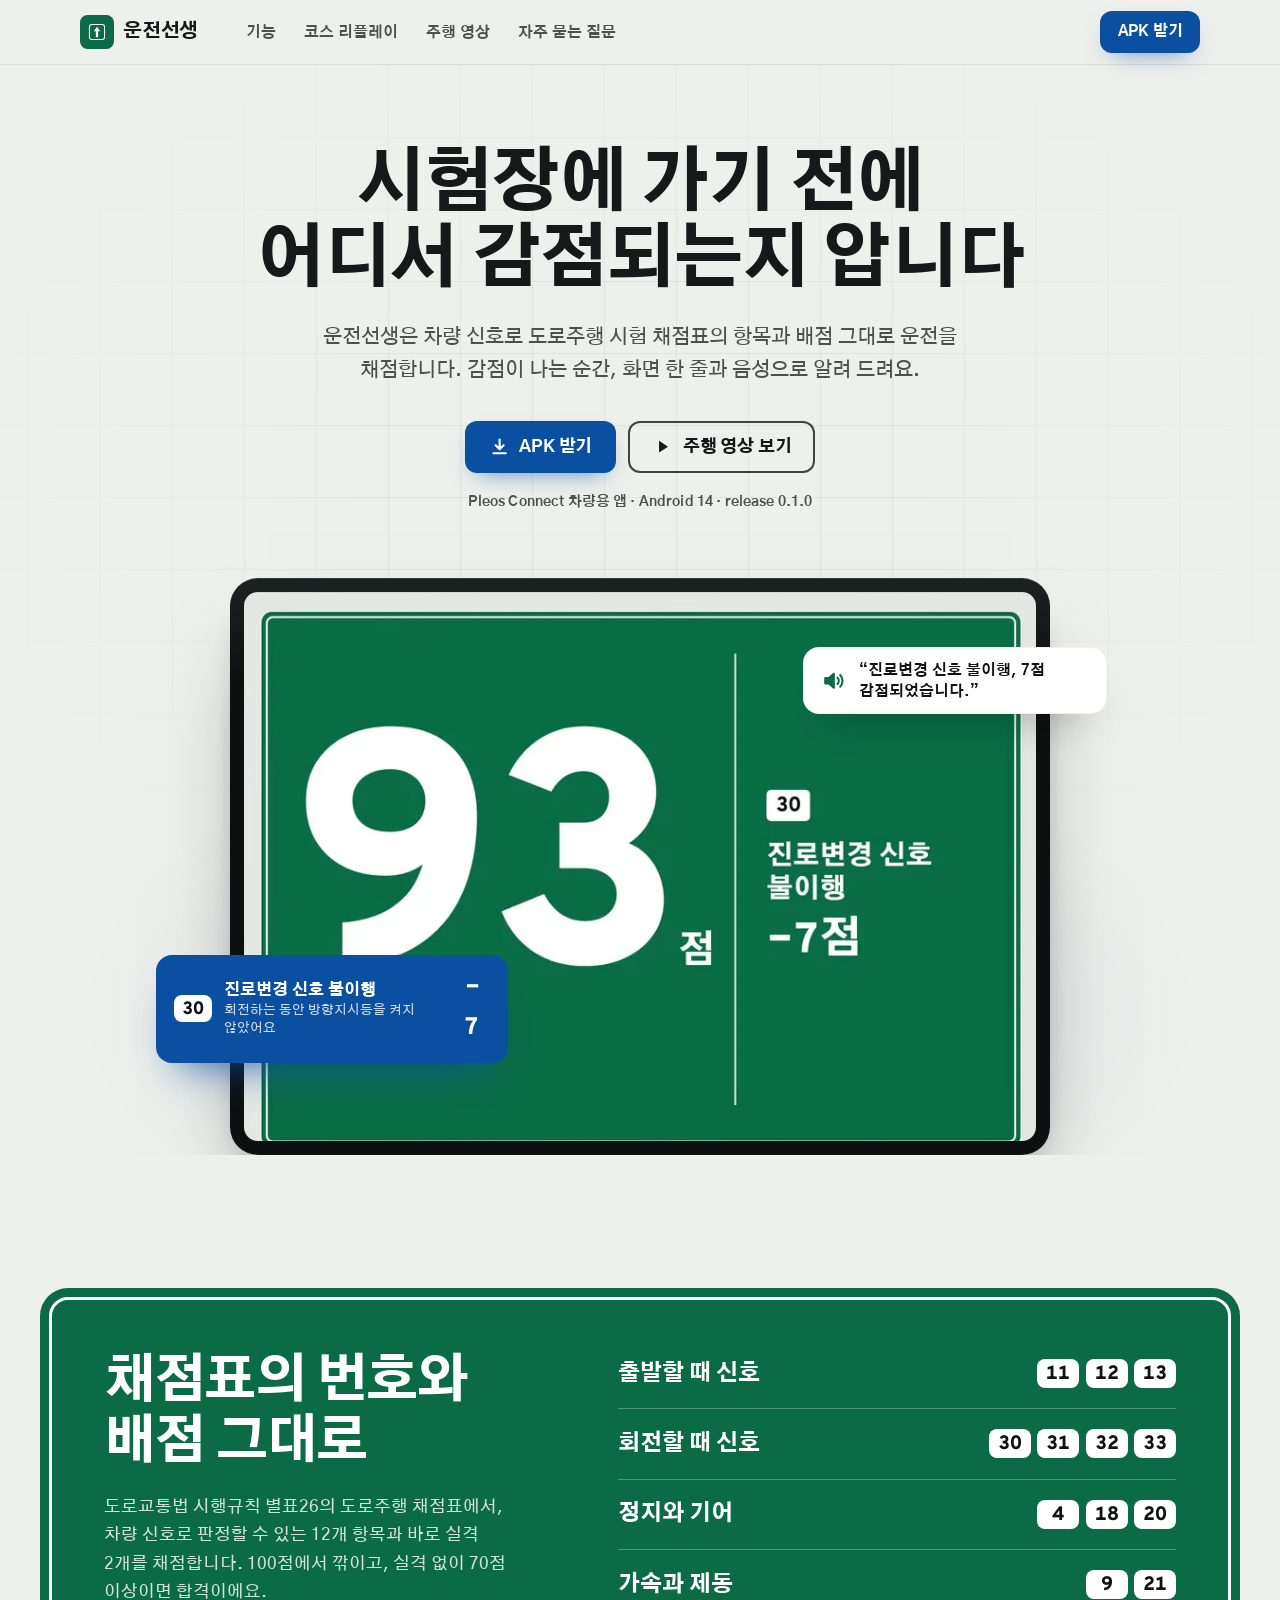
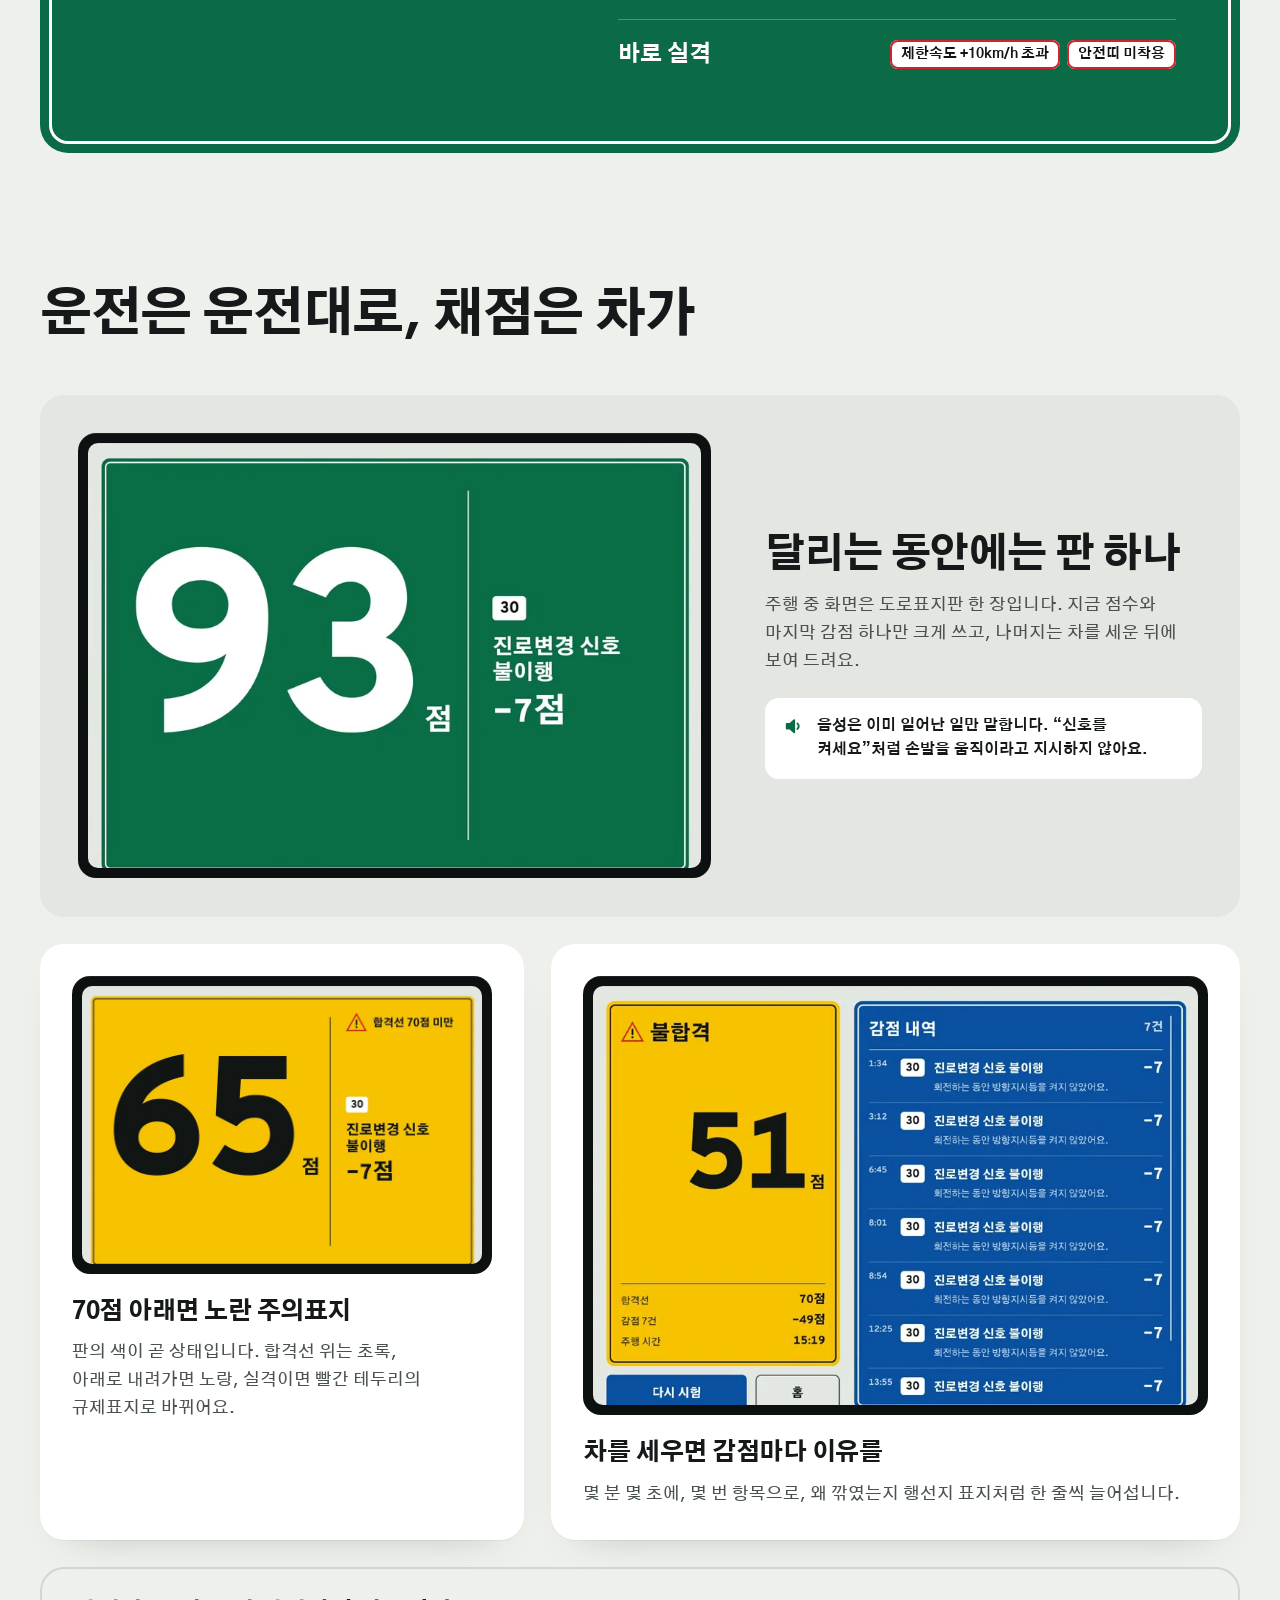
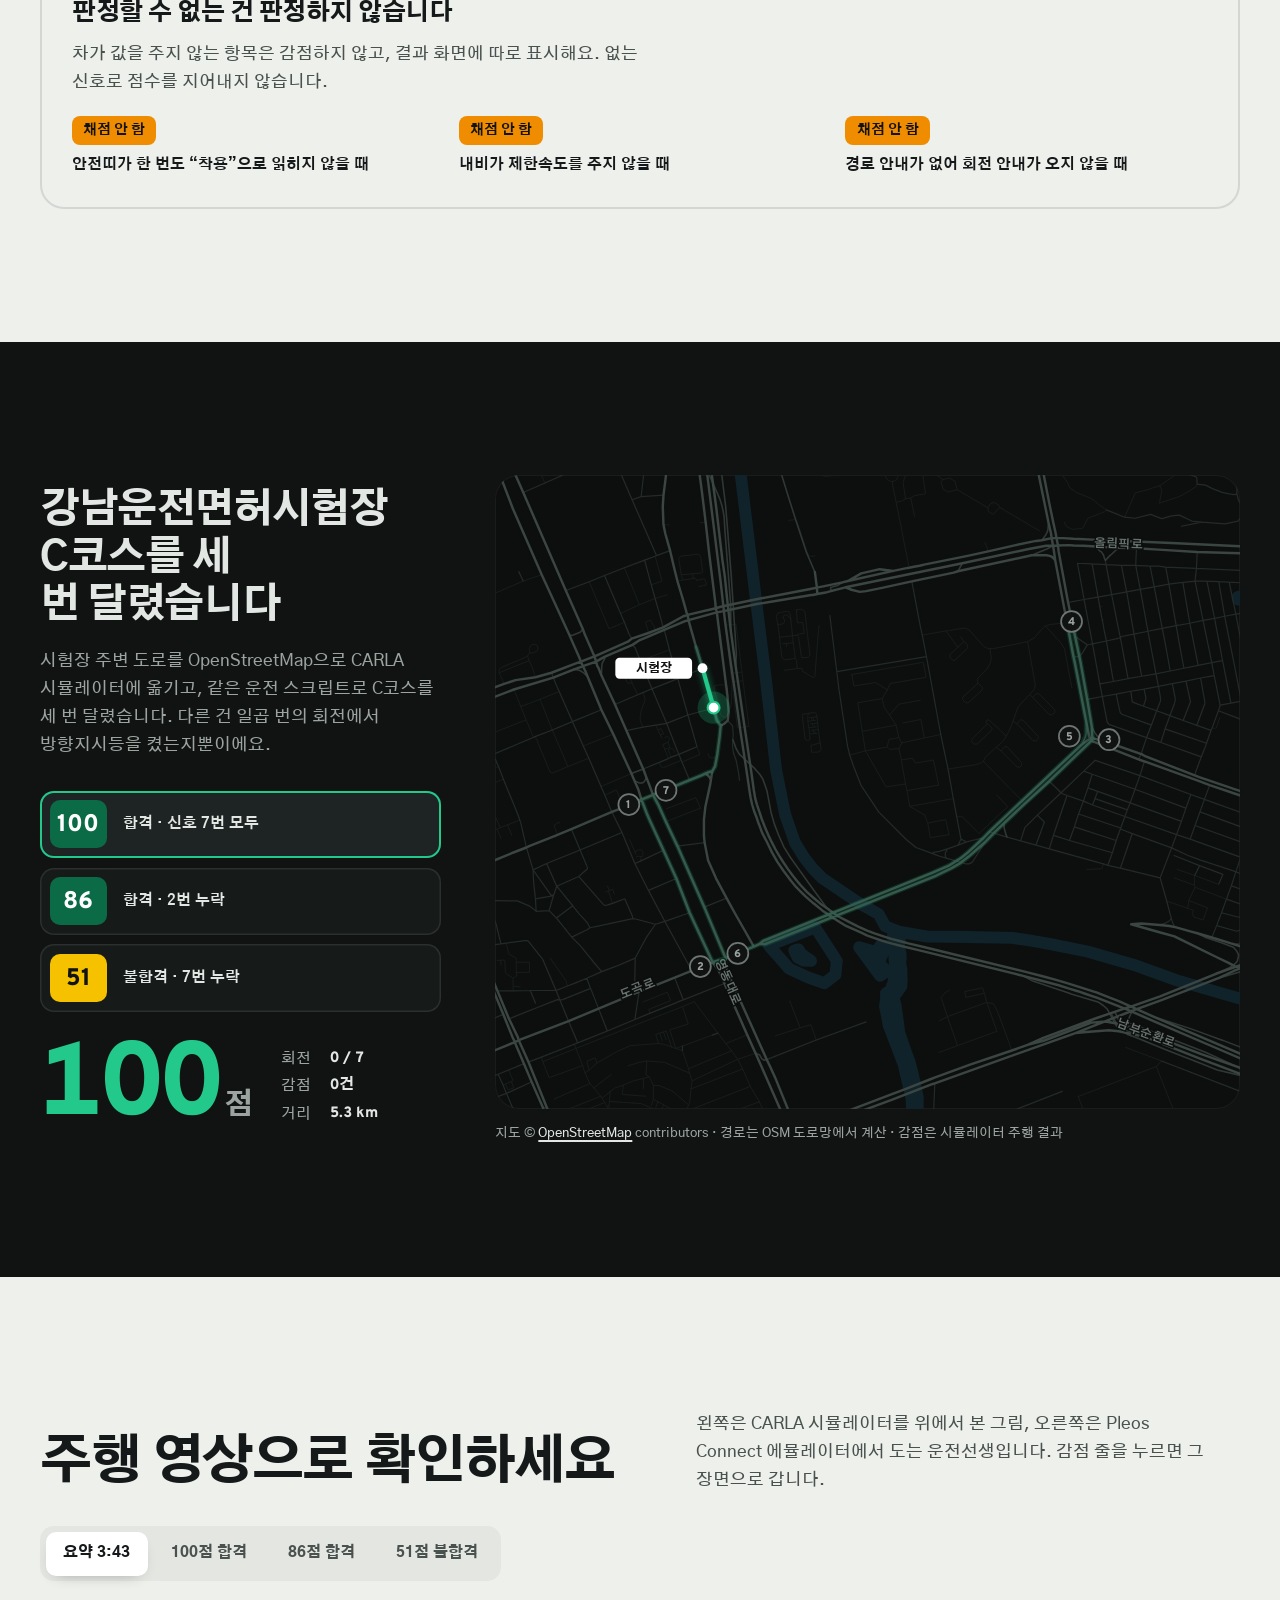
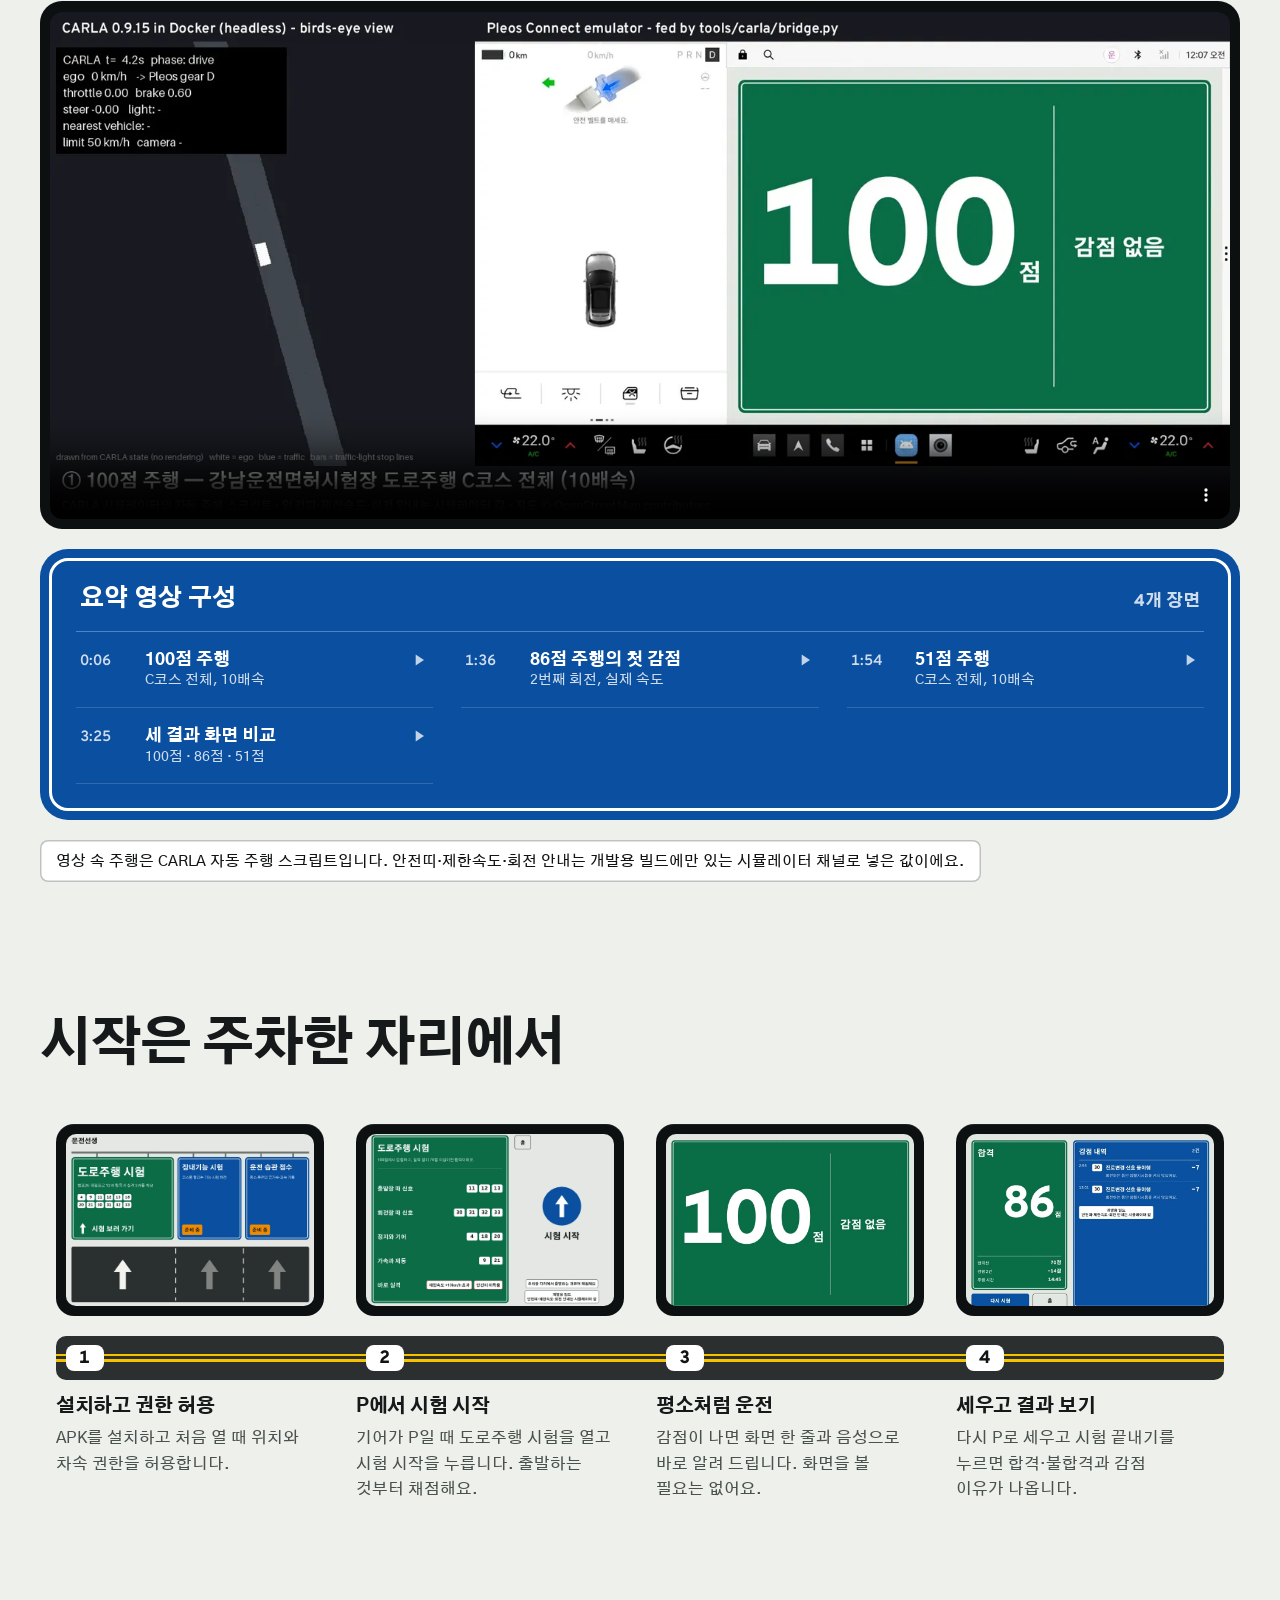
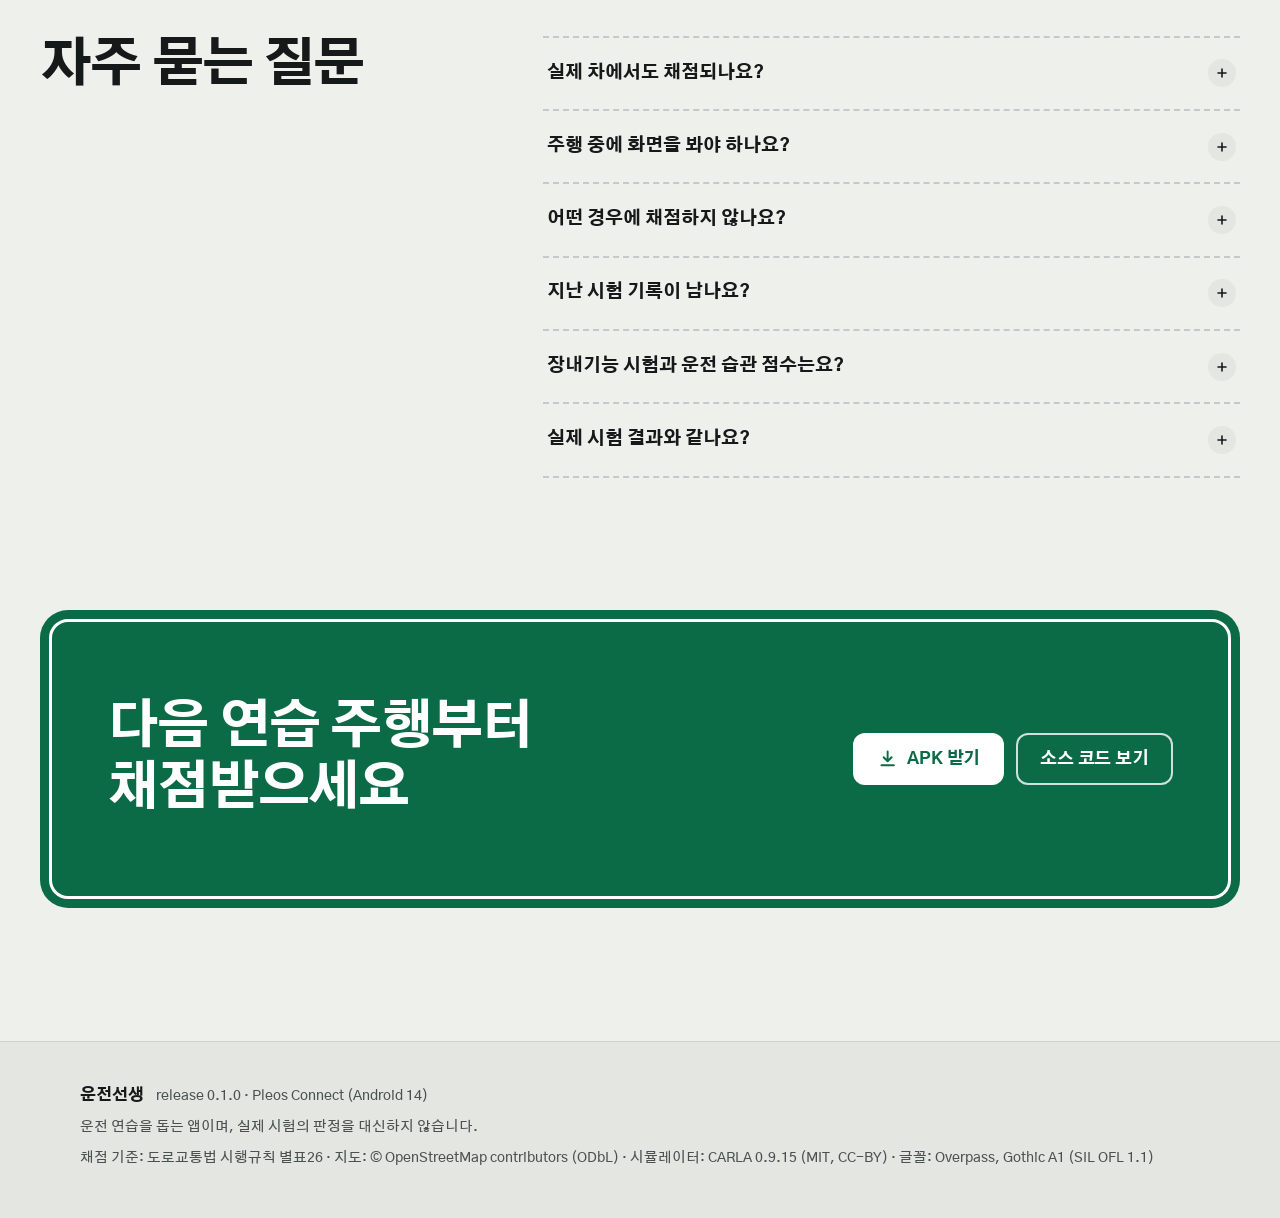
==== index.html @ b195f8a0 "Deploy the 운전선생 landing page" ====
<!doctype html>
<html lang="ko">
<head>
  <meta charset="utf-8">
  <meta name="viewport" content="width=device-width, initial-scale=1">
  <title>운전선생 — 도로주행 시험 채점표 그대로 채점하는 차량용 앱</title>
  <meta name="description" content="운전선생은 차량 신호로 도로주행 시험 채점표(별표26)의 항목과 배점 그대로 운전을 채점하고, 감점이 나는 순간 화면 한 줄과 음성으로 알려 주는 Pleos Connect 앱입니다.">
  <meta property="og:title" content="운전선생 — 시험장에 가기 전에 어디서 감점되는지 압니다">
  <meta property="og:description" content="도로주행 시험 채점표 그대로, 차가 채점합니다. 강남운전면허시험장 C코스를 100점·86점·51점으로 달린 주행 영상.">
  <meta property="og:image" content="media/poster-86.webp">
  <meta name="theme-color" content="#E4E6E2">
  <link rel="icon" href="media/icon.svg" type="image/svg+xml">
  <link rel="preconnect" href="https://fonts.googleapis.com">
  <link rel="preconnect" href="https://fonts.gstatic.com" crossorigin>
  <link rel="stylesheet" href="https://fonts.googleapis.com/css2?family=Gothic+A1:wght@500;700;800&family=Overpass:wght@600;800&display=swap">
  <link rel="stylesheet" href="site.css">
  <link rel="preload" as="image" href="media/hero-poster.webp" fetchpriority="high">
  <script src="site.js" defer></script>
</head>
<body>
  <a class="skip" href="#main">본문으로 건너뛰기</a>

  <header class="bar">
    <nav class="bar__inner" aria-label="주 메뉴">
      <a class="brand" href="#top" aria-label="운전선생 처음으로">
        <svg class="brand__icon" viewBox="0 0 108 108" aria-hidden="true"><rect width="108" height="108" rx="24" fill="#0B6B47"/><path fill="none" stroke="#fff" stroke-width="3.2" d="M38 30h32a8 8 0 0 1 8 8v32a8 8 0 0 1-8 8H38a8 8 0 0 1-8-8V38a8 8 0 0 1 8-8z"/><path fill="#fff" d="M54 37l10.2 14.3h-6.6V71h-7.2V51.3h-6.6z"/></svg>
        <span>운전선생</span>
      </a>
      <ul class="bar__links">
        <li><a href="#features">기능</a></li>
        <li><a href="#replay">코스 리플레이</a></li>
        <li><a href="#videos">주행 영상</a></li>
        <li><a href="#faq">자주 묻는 질문</a></li>
      </ul>
      <a class="btn btn--route btn--small" href="media/driveteacher-0.1.0-release.apk" download>APK 받기</a>
    </nav>
  </header>

  <main id="main">
    <section class="hero" id="top" aria-labelledby="hero-title">
      <div class="hero__copy">
        <h1 id="hero-title">시험장에 가기 전에<br>어디서 감점되는지 압니다</h1>
        <p class="hero__lede">운전선생은 차량 신호로 도로주행 시험 채점표의 항목과 배점 그대로 운전을 채점합니다. 감점이 나는 순간, 화면 한 줄과 음성으로 알려 드려요.</p>
        <div class="hero__actions">
          <a class="btn btn--route" href="media/driveteacher-0.1.0-release.apk" download>
            <svg class="btn__icon" viewBox="0 0 24 24" aria-hidden="true"><path d="M12 4v11m0 0l-4.5-4.5M12 15l4.5-4.5M5 19.5h14"/></svg>
            APK 받기
          </a>
          <a class="btn btn--ground" href="#videos">
            <svg class="btn__icon" viewBox="0 0 24 24" aria-hidden="true"><path d="M8 5.5v13l10-6.5z"/></svg>
            주행 영상 보기
          </a>
        </div>
        <p class="hero__meta">Pleos Connect 차량용 앱 · Android 14 · release 0.1.0</p>
      </div>

      <div class="stage" aria-label="주행 중 감점 화면 시연">
        <div class="unit">
          <div class="unit__screen">
            <video class="unit__video" src="media/hero-loop.mp4" poster="media/hero-poster.webp" width="836" height="580" muted loop playsinline preload="auto" aria-label="주행 중 100점에서 진로변경 신호 불이행으로 7점 감점되어 93점이 되는 앱 화면"></video>
          </div>
        </div>
        <div class="float float--plate" aria-hidden="true">
          <span class="nplate">30</span>
          <span class="float__text"><strong>진로변경 신호 불이행</strong><span>회전하는 동안 방향지시등을 켜지 않았어요</span></span>
          <span class="float__cost">−7</span>
        </div>
        <div class="float float--voice" aria-hidden="true">
          <svg viewBox="0 0 24 24" class="float__icon"><path d="M4 9.5h3.5L12 5.5v13l-4.5-4H4z"/><path class="wave" d="M15.5 9a4.5 4.5 0 0 1 0 6M18 6.5a8 8 0 0 1 0 11"/></svg>
          <span>“진로변경 신호 불이행, 7점 감점되었습니다.”</span>
        </div>
      </div>
    </section>

    <section class="items" aria-labelledby="items-title">
      <div class="sign sign--guide items__sign">
        <div class="items__head">
          <h2 id="items-title">채점표의 번호와 배점 그대로</h2>
          <p>도로교통법 시행규칙 별표26의 도로주행 채점표에서, 차량 신호로 판정할 수 있는 12개 항목과 바로 실격 2개를 채점합니다. 100점에서 깎이고, 실격 없이 70점 이상이면 합격이에요.</p>
        </div>
        <dl class="items__rows">
          <div class="row"><dt>출발할 때 신호</dt><dd><span class="nplate">11</span><span class="nplate">12</span><span class="nplate">13</span></dd></div>
          <div class="row"><dt>회전할 때 신호</dt><dd><span class="nplate">30</span><span class="nplate">31</span><span class="nplate">32</span><span class="nplate">33</span></dd></div>
          <div class="row"><dt>정지와 기어</dt><dd><span class="nplate">4</span><span class="nplate">18</span><span class="nplate">20</span></dd></div>
          <div class="row"><dt>가속과 제동</dt><dd><span class="nplate">9</span><span class="nplate">21</span></dd></div>
          <div class="row"><dt>바로 실격</dt><dd><span class="plate plate--ring">제한속도 +10km/h 초과</span><span class="plate plate--ring">안전띠 미착용</span></dd></div>
        </dl>
      </div>
    </section>

    <section class="features" id="features" aria-labelledby="features-title">
      <h2 class="section-title" id="features-title">운전은 운전대로, 채점은 차가</h2>
      <div class="bento">
        <article class="feat feat--wide">
          <figure class="shot"><img src="media/screen-drive-penalty.webp" width="836" height="580" alt="주행 중 화면: 초록 판에 93점, 오른쪽에 30번 진로변경 신호 불이행 −7점" loading="lazy" decoding="async"></figure>
          <div class="feat__text">
            <h3>달리는 동안에는 판 하나</h3>
            <p>주행 중 화면은 도로표지판 한 장입니다. 지금 점수와 마지막 감점 하나만 크게 쓰고, 나머지는 차를 세운 뒤에 보여 드려요.</p>
            <p class="quote"><svg viewBox="0 0 24 24" aria-hidden="true"><path d="M4 9.5h3.5L12 5.5v13l-4.5-4H4z"/><path d="M15.5 9a4.5 4.5 0 0 1 0 6"/></svg>음성은 이미 일어난 일만 말합니다. “신호를 켜세요”처럼 손발을 움직이라고 지시하지 않아요.</p>
          </div>
        </article>
        <article class="feat">
          <figure class="shot"><img src="media/screen-drive-caution.webp" width="836" height="580" alt="주행 중 화면: 노란 주의표지에 65점과 합격선 70점 미만 표시" loading="lazy" decoding="async"></figure>
          <div class="feat__text">
            <h3>70점 아래면 노란 주의표지</h3>
            <p>판의 색이 곧 상태입니다. 합격선 위는 초록, 아래로 내려가면 노랑, 실격이면 빨간 테두리의 규제표지로 바뀌어요.</p>
          </div>
        </article>
        <article class="feat">
          <figure class="shot"><img src="media/screen-result-51.webp" width="836" height="580" alt="결과 화면: 51점 불합격과 감점 내역 7건, 각 줄에 시각, 항목 번호, 이유, 배점" loading="lazy" decoding="async"></figure>
          <div class="feat__text">
            <h3>차를 세우면 감점마다 이유를</h3>
            <p>몇 분 몇 초에, 몇 번 항목으로, 왜 깎였는지 행선지 표지처럼 한 줄씩 늘어섭니다.</p>
          </div>
        </article>
        <article class="feat feat--honest">
          <div class="feat__text">
            <h3>판정할 수 없는 건 판정하지 않습니다</h3>
            <p>차가 값을 주지 않는 항목은 감점하지 않고, 결과 화면에 따로 표시해요. 없는 신호로 점수를 지어내지 않습니다.</p>
            <ul class="untested">
              <li><span class="plate plate--work">채점 안 함</span>안전띠가 한 번도 “착용”으로 읽히지 않을 때</li>
              <li><span class="plate plate--work">채점 안 함</span>내비가 제한속도를 주지 않을 때</li>
              <li><span class="plate plate--work">채점 안 함</span>경로 안내가 없어 회전 안내가 오지 않을 때</li>
            </ul>
          </div>
        </article>
      </div>
    </section>

    <section class="replay" id="replay" aria-labelledby="replay-title">
      <div class="replay__inner">
        <div class="replay__side">
          <h2 id="replay-title">강남운전면허시험장 C코스를 세 번 달렸습니다</h2>
          <p>시험장 주변 도로를 OpenStreetMap으로 CARLA 시뮬레이터에 옮기고, 같은 운전 스크립트로 C코스를 세 번 달렸습니다. 다른 건 일곱 번의 회전에서 방향지시등을 켰는지뿐이에요.</p>
          <div class="runs" role="group" aria-label="주행 고르기">
            <button class="run run--pass" type="button" data-run="100" aria-pressed="true"><span class="run__score">100</span><span class="run__label">합격 · 신호 7번 모두</span></button>
            <button class="run run--pass" type="button" data-run="86" aria-pressed="false"><span class="run__score">86</span><span class="run__label">합격 · 2번 누락</span></button>
            <button class="run run--fail" type="button" data-run="51" aria-pressed="false"><span class="run__score">51</span><span class="run__label">불합격 · 7번 누락</span></button>
          </div>
          <div class="readout" aria-live="polite">
            <div class="readout__score"><span data-readout="score">100</span><small>점</small></div>
            <dl class="readout__facts">
              <div><dt>회전</dt><dd><span data-readout="turn">0</span> / 7</dd></div>
              <div><dt>감점</dt><dd><span data-readout="count">0</span>건</dd></div>
              <div><dt>거리</dt><dd>5.3 km</dd></div>
            </dl>
          </div>
        </div>
        <figure class="map">
          <svg class="map__svg" role="img" aria-labelledby="map-desc"><desc id="map-desc">강남운전면허시험장에서 출발해 영동대로, 도곡로, 백제고분로를 돌아오는 C코스 5.3km 경로와 일곱 번의 회전 지점</desc></svg>
          <figcaption>지도 © <a href="https://www.openstreetmap.org/copyright">OpenStreetMap</a> contributors · 경로는 OSM 도로망에서 계산 · 감점은 시뮬레이터 주행 결과</figcaption>
        </figure>
      </div>
    </section>

    <section class="videos" id="videos" aria-labelledby="videos-title">
      <div class="videos__head">
        <h2 class="section-title" id="videos-title">주행 영상으로 확인하세요</h2>
        <p>왼쪽은 CARLA 시뮬레이터를 위에서 본 그림, 오른쪽은 Pleos Connect 에뮬레이터에서 도는 운전선생입니다. 감점 줄을 누르면 그 장면으로 갑니다.</p>
      </div>
      <div class="tabs" role="tablist" aria-label="영상 고르기">
        <button role="tab" type="button" id="tab-summary" aria-selected="true" aria-controls="player" data-video="summary">요약 3:43</button>
        <button role="tab" type="button" id="tab-100" aria-selected="false" aria-controls="player" data-video="100" tabindex="-1">100점 합격</button>
        <button role="tab" type="button" id="tab-86" aria-selected="false" aria-controls="player" data-video="86" tabindex="-1">86점 합격</button>
        <button role="tab" type="button" id="tab-51" aria-selected="false" aria-controls="player" data-video="51" tabindex="-1">51점 불합격</button>
      </div>
      <div class="player" id="player" role="tabpanel" aria-labelledby="tab-summary">
        <div class="player__frame">
          <video class="player__video" controls playsinline preload="none" poster="media/poster-summary.webp" src="media/summary.mp4"></video>
        </div>
        <div class="sign sign--route penalties">
          <div class="penalties__head"><h3 data-list="title">요약 영상 구성</h3><span data-list="count">4개 장면</span></div>
          <ol class="penalties__rows" data-list="rows"></ol>
        </div>
      </div>
      <p class="plate plate--note">영상 속 주행은 CARLA 자동 주행 스크립트입니다. 안전띠·제한속도·회전 안내는 개발용 빌드에만 있는 시뮬레이터 채널로 넣은 값이에요.</p>
    </section>

    <section class="steps" id="start" aria-labelledby="steps-title">
      <h2 class="section-title" id="steps-title">시작은 주차한 자리에서</h2>
      <ol class="steps__road">
        <li class="step">
          <figure class="shot shot--small"><img src="media/screen-home.webp" width="1280" height="923" alt="운전선생 홈: 갠트리에 걸린 도로주행 시험 표지판" loading="lazy" decoding="async"></figure>
          <div class="step__road" aria-hidden="true"><span class="nplate">1</span></div>
          <h3>설치하고 권한 허용</h3>
          <p>APK를 설치하고 처음 열 때 위치와 차속 권한을 허용합니다.</p>
        </li>
        <li class="step">
          <figure class="shot shot--small"><img src="media/screen-start.webp" width="1280" height="923" alt="시작 화면: 채점 항목 목록과 시험 시작 버튼" loading="lazy" decoding="async"></figure>
          <div class="step__road" aria-hidden="true"><span class="nplate">2</span></div>
          <h3>P에서 시험 시작</h3>
          <p>기어가 P일 때 도로주행 시험을 열고 시험 시작을 누릅니다. 출발하는 것부터 채점해요.</p>
        </li>
        <li class="step">
          <figure class="shot shot--small"><img src="media/screen-drive-clean.webp" width="836" height="580" alt="주행 중 화면: 100점, 감점 없음" loading="lazy" decoding="async"></figure>
          <div class="step__road" aria-hidden="true"><span class="nplate">3</span></div>
          <h3>평소처럼 운전</h3>
          <p>감점이 나면 화면 한 줄과 음성으로 바로 알려 드립니다. 화면을 볼 필요는 없어요.</p>
        </li>
        <li class="step">
          <figure class="shot shot--small"><img src="media/screen-result-86.webp" width="836" height="580" alt="결과 화면: 86점 합격과 감점 내역 2건" loading="lazy" decoding="async"></figure>
          <div class="step__road" aria-hidden="true"><span class="nplate">4</span></div>
          <h3>세우고 결과 보기</h3>
          <p>다시 P로 세우고 시험 끝내기를 누르면 합격·불합격과 감점 이유가 나옵니다.</p>
        </li>
      </ol>
    </section>

    <section class="faq" id="faq" aria-labelledby="faq-title">
      <h2 class="section-title" id="faq-title">자주 묻는 질문</h2>
      <div class="faq__list">
        <details>
          <summary>실제 차에서도 채점되나요?</summary>
          <p>운전선생은 Pleos Connect 차량이 주는 신호(차속, 기어, 브레이크, 방향지시등, 안전띠, 내비 회전 안내)로 채점하도록 만들었습니다. 지금까지는 Pleos Connect 에뮬레이터와 CARLA 시뮬레이터에서 확인했어요.</p>
        </details>
        <details>
          <summary>주행 중에 화면을 봐야 하나요?</summary>
          <p>아니요. 감점은 화면과 음성 두 가지로 알려 드립니다. 음성은 내비 안내처럼 미디어 소리를 낮추고 말하고, 이미 일어난 일만 말해요.</p>
        </details>
        <details>
          <summary>어떤 경우에 채점하지 않나요?</summary>
          <p>차가 값을 주지 않는 항목은 감점하지 않습니다. 예를 들어 안전띠가 한 번도 착용으로 읽히지 않거나, 내비가 제한속도를 주지 않으면 그 항목을 끄고 결과 화면에 “채점하지 못한 항목”으로 표시해요.</p>
        </details>
        <details>
          <summary>지난 시험 기록이 남나요?</summary>
          <p>지금은 앱을 연 동안의 마지막 결과만 보여 드립니다. 기록 저장은 준비 중이에요.</p>
        </details>
        <details>
          <summary>장내기능 시험과 운전 습관 점수는요?</summary>
          <p>홈 화면에 있지만 아직 준비 중입니다. 지금 채점하는 것은 도로주행 시험이에요.</p>
        </details>
        <details>
          <summary>실제 시험 결과와 같나요?</summary>
          <p>채점표의 항목과 배점을 그대로 쓰지만, 시험관의 판정을 대신하지는 않습니다. 시험장에 가기 전에 어디서 깎이는지 미리 알아 두는 연습용이에요.</p>
        </details>
      </div>
    </section>

    <section class="closing" aria-labelledby="closing-title">
      <div class="sign sign--guide closing__sign">
        <h2 id="closing-title">다음 연습 주행부터 채점받으세요</h2>
        <div class="closing__actions">
          <a class="btn btn--sign" href="media/driveteacher-0.1.0-release.apk" download>
            <svg class="btn__icon" viewBox="0 0 24 24" aria-hidden="true"><path d="M12 4v11m0 0l-4.5-4.5M12 15l4.5-4.5M5 19.5h14"/></svg>
            APK 받기
          </a>
          <a class="btn btn--line" href="https://github.com/kyusuncho/driveteacher">소스 코드 보기</a>
        </div>
      </div>
    </section>
  </main>

  <footer class="foot">
    <div class="foot__inner">
      <p class="foot__brand">운전선생 <span>release 0.1.0 · Pleos Connect (Android 14)</span></p>
      <p>운전 연습을 돕는 앱이며, 실제 시험의 판정을 대신하지 않습니다.</p>
      <p>채점 기준: 도로교통법 시행규칙 별표26 · 지도: © OpenStreetMap contributors (ODbL) · 시뮬레이터: CARLA 0.9.15 (MIT, CC-BY) · 글꼴: Overpass, Gothic A1 (SIL OFL 1.1)</p>
    </div>
  </footer>
</body>
</html>
---- site.css ----
/* 운전선생 landing page. Tokens come from DESIGN.md (the app's road-sign system); web sizes replace the car's sp scale. */
:root {
  --concrete: #E4E6E2;
  --concrete-hi: #EEF0EC;
  --concrete-ink: #15191A;
  --concrete-ink-muted: #4A524F;
  --asphalt: #101312;
  --asphalt-raised: #161A19;
  --asphalt-ink: #E3E7E4;
  --asphalt-ink-muted: #9BA49F;
  --road: #2B2F2F;
  --road-paint: #F2F2EE;
  --gantry-steel: #6E7673;
  --guide-green: #0B6B47;
  --route-blue: #0A4FA0;
  --sign-white: #FFFFFF;
  --sign-white-muted: rgb(255 255 255 / 0.8);
  --plate-white: #FFFFFF;
  --plate-ink: #121414;
  --caution-yellow: #F6C200;
  --prohibition-red: #D2232A;
  --work-orange: #F08C00;
  --signal-green: #22C98A; /* the green traffic light: the route lit on the night map */
  --bezel: #0D1010;

  --font-ko: "Gothic A1", "Apple SD Gothic Neo", "Malgun Gothic", sans-serif;
  --font-num: "Overpass", "Gothic A1", sans-serif;

  --text-body: clamp(1rem, 0.96rem + 0.2vw, 1.0625rem);
  --text-lede: clamp(1.0625rem, 0.98rem + 0.4vw, 1.25rem);
  --text-h3: clamp(1.25rem, 1.1rem + 0.6vw, 1.5rem);
  --text-h2: clamp(1.875rem, 1.3rem + 2.4vw, 3.25rem);
  --text-hero: clamp(2.375rem, 1.2rem + 3.9vw, 4.5rem);

  --space-section: clamp(5rem, 3.5rem + 6vw, 9.5rem);
  --gutter: clamp(1rem, 0.4rem + 2.6vw, 2.5rem);
  --content: 1200px;

  --radius-sign: 28px;
  --radius-button: 12px;
  --radius-plate: 8px;
  --sign-inset: 9px;
  --sign-line: 3px;

  --ease-out-expo: cubic-bezier(0.16, 1, 0.3, 1);
  --duration-fast: 160ms;
  --duration-normal: 320ms;
}

*, *::before, *::after { box-sizing: border-box; }
html { scroll-behavior: smooth; scroll-padding-top: 84px; scrollbar-color: var(--gantry-steel) var(--concrete); }
@media (prefers-reduced-motion: reduce) { html { scroll-behavior: auto; } }
body {
  margin: 0;
  background: var(--concrete-hi);
  color: var(--concrete-ink);
  font-family: var(--font-ko);
  font-weight: 500;
  font-size: var(--text-body);
  line-height: 1.65;
  word-break: keep-all;
  overflow-wrap: anywhere;
  -webkit-font-smoothing: antialiased;
  text-rendering: optimizeLegibility;
}
::selection { background: var(--guide-green); color: var(--sign-white); }
input, textarea { caret-color: var(--guide-green); }
img, video, svg { display: block; max-width: 100%; }
a { color: inherit; text-underline-offset: 0.22em; text-decoration-thickness: 1.5px; }
h1, h2, h3 { margin: 0; font-weight: 800; line-height: 1.18; text-wrap: balance; }
p { margin: 0; text-wrap: pretty; }
:focus-visible { outline: 3px solid var(--caution-yellow); outline-offset: 3px; border-radius: 6px; }

.skip { position: absolute; left: 1rem; top: -4rem; z-index: 50; padding: 0.6rem 1rem; background: var(--plate-white); border-radius: var(--radius-plate); font-weight: 700; }
.skip:focus { top: 1rem; }

/* ---------- plates and signs ---------- */
.nplate {
  display: inline-grid; place-items: center;
  min-width: 2.15em; padding: 0.3em 0.42em 0.18em;
  background: var(--plate-white); color: var(--plate-ink);
  border-radius: var(--radius-plate);
  font-family: var(--font-num); font-weight: 800; font-variant-numeric: tabular-nums; line-height: 1;
}
.plate {
  display: inline-flex; align-items: center;
  padding: 0.38em 0.8em; border-radius: var(--radius-plate);
  background: var(--plate-white); color: var(--plate-ink);
  font-weight: 700; font-size: 0.875rem; line-height: 1.3;
}
.plate--ring { box-shadow: inset 0 0 0 2px var(--prohibition-red); }
.plate--work { background: var(--work-orange); white-space: nowrap; }
.plate--note { box-shadow: inset 0 0 0 1.5px rgb(74 82 79 / 0.35); font-weight: 500; font-size: 0.9375rem; padding: 0.75em 1.1em; }

.sign { position: relative; border-radius: var(--radius-sign); color: var(--sign-white); }
.sign::after { /* the white line inset from a sign's edge */
  content: ""; position: absolute; inset: var(--sign-inset); pointer-events: none;
  border: var(--sign-line) solid var(--sign-white);
  border-radius: calc(var(--radius-sign) - var(--sign-inset));
}
.sign--guide { background: var(--guide-green); }
.sign--route { background: var(--route-blue); }

/* ---------- buttons ---------- */
.btn {
  display: inline-flex; align-items: center; gap: 0.55em;
  min-height: 3.25rem; padding: 0 1.5rem;
  border-radius: var(--radius-button); border: 0;
  font: inherit; font-weight: 800; font-size: 1.0625rem; letter-spacing: -0.01em;
  text-decoration: none; cursor: pointer;
  transition: transform var(--duration-fast) var(--ease-out-expo), background-color var(--duration-normal), box-shadow var(--duration-normal);
}
.btn:active { transform: translateY(1px) scale(0.985); }
.btn__icon { width: 1.25em; height: 1.25em; fill: none; stroke: currentColor; stroke-width: 2.2; stroke-linecap: round; stroke-linejoin: round; }
.btn--route { background: var(--route-blue); color: var(--sign-white); box-shadow: 0 10px 24px -12px rgb(10 79 160 / 0.7); }
.btn--route:hover { background: #0B5AB6; box-shadow: 0 14px 28px -12px rgb(10 79 160 / 0.8); }
.btn--route .btn__icon { stroke-width: 2.4; }
.btn--ground { background: transparent; color: var(--concrete-ink); box-shadow: inset 0 0 0 2px rgb(21 25 26 / 0.8); }
.btn--ground:hover { background: rgb(21 25 26 / 0.06); }
.btn--ground .btn__icon { fill: currentColor; stroke: none; }
.btn--small { min-height: 2.6rem; padding: 0 1.1rem; font-size: 0.9375rem; }
.btn--sign { background: var(--plate-white); color: var(--guide-green); }
.btn--sign:hover { background: #E9F3EE; }
.btn--line { background: transparent; color: var(--sign-white); box-shadow: inset 0 0 0 2px var(--sign-white-muted); }
.btn--line:hover { background: rgb(255 255 255 / 0.1); }

/* ---------- bar ---------- */
.bar { position: sticky; top: 0; z-index: 20; background: rgb(238 240 236 / 0.92); border-bottom: 1px solid rgb(21 25 26 / 0.08); }
@supports (backdrop-filter: blur(1px)) { .bar { background: rgb(238 240 236 / 0.78); backdrop-filter: saturate(1.4) blur(14px); } }
.bar__inner { max-width: var(--content); margin: 0 auto; padding: 0.7rem var(--gutter); display: flex; align-items: center; gap: 2rem; }
.brand { display: inline-flex; align-items: center; gap: 0.6rem; text-decoration: none; font-weight: 800; font-size: 1.1875rem; letter-spacing: -0.02em; }
.brand__icon { width: 34px; height: 34px; }
.bar__links { display: flex; gap: 1.75rem; margin: 0 auto 0 1rem; padding: 0; list-style: none; }
.bar__links a { text-decoration: none; font-weight: 700; font-size: 0.9375rem; color: var(--concrete-ink-muted); transition: color var(--duration-fast); }
.bar__links a:hover { color: var(--concrete-ink); }
@media (max-width: 820px) { .bar__links { display: none; } .bar__inner { justify-content: space-between; } }

/* ---------- hero ---------- */
.hero {
  position: relative; isolation: isolate; overflow: hidden;
  padding: clamp(3rem, 1.6rem + 4.4vw, 5.25rem) var(--gutter) 0;
  text-align: center;
}
.hero::before { /* lane grid, fading out from the centre */
  content: ""; position: absolute; inset: 0; z-index: -2;
  background-image:
    linear-gradient(to right, rgb(21 25 26 / 0.055) 1px, transparent 1px),
    linear-gradient(to bottom, rgb(21 25 26 / 0.055) 1px, transparent 1px);
  background-size: 72px 72px; background-position: center top;
  mask-image: radial-gradient(ellipse 70% 60% at 50% 38%, #000 30%, transparent 78%);
}
.hero::after { /* the guide-green light the head unit sits in */
  content: ""; position: absolute; z-index: -1; left: 50%; bottom: -12%; width: min(1100px, 120vw); aspect-ratio: 2 / 1; translate: -50% 0;
  background: radial-gradient(closest-side, rgb(11 107 71 / 0.2), rgb(10 79 160 / 0.06) 60%, transparent);
  filter: blur(20px);
}
.hero__copy { max-width: 60rem; margin: 0 auto; }
.hero h1 { font-size: var(--text-hero); letter-spacing: -0.04em; line-height: 1.1; }
.hero__lede { margin: 1.4rem auto 0; max-width: 34em; font-size: var(--text-lede); color: var(--concrete-ink-muted); }
.hero__actions { margin-top: 2.1rem; display: flex; gap: 0.75rem; justify-content: center; flex-wrap: wrap; }
.hero__meta { margin-top: 1.1rem; font-size: 0.875rem; font-weight: 700; color: var(--concrete-ink-muted); letter-spacing: 0.01em; }

.stage { position: relative; width: min(820px, 100%); margin: clamp(2.5rem, 1.6rem + 3vw, 4rem) auto 0; perspective: 1700px; }
.unit {
  padding: clamp(8px, 1.3vw, 14px); border-radius: clamp(16px, 2.4vw, 28px);
  background: linear-gradient(180deg, #1C2121, var(--bezel) 18%);
  box-shadow: inset 0 1px 0 rgb(255 255 255 / 0.1), 0 50px 90px -40px rgb(16 19 18 / 0.55), 0 22px 40px -24px rgb(16 19 18 / 0.45);
  transform-origin: 50% 100%;
  animation: unit-rise 1300ms var(--ease-out-expo) 120ms both;
}
.unit__screen { border-radius: clamp(8px, 1.2vw, 14px); overflow: hidden; background: var(--concrete); aspect-ratio: 836 / 580; }
.unit__video { width: 100%; height: 100%; object-fit: cover; }
@keyframes unit-rise {
  from { opacity: 0; transform: translateY(90px) rotateX(30deg) scale(0.92); }
  to { opacity: 1; transform: none; }
}

.float {
  position: absolute; z-index: 2; display: flex; align-items: center; gap: 0.75rem; text-align: left;
  opacity: 0; translate: 0 14px; filter: blur(4px);
  transition: opacity 520ms var(--ease-out-expo), translate 700ms var(--ease-out-expo), filter 520ms var(--ease-out-expo);
}
.float.is-on { opacity: 1; translate: 0 0; filter: none; }
.float--plate {
  left: -9%; bottom: 16%; padding: 0.9rem 1.1rem; max-width: 22rem;
  background: var(--route-blue); color: var(--sign-white); border-radius: 16px;
  box-shadow: 0 24px 40px -22px rgb(10 79 160 / 0.8);
}
.float--plate .nplate { font-size: 1.125rem; }
.float__text { display: grid; line-height: 1.35; }
.float__text strong { font-weight: 800; font-size: 1rem; }
.float__text span { font-size: 0.8125rem; color: var(--sign-white-muted); }
.float__cost { margin-left: auto; padding-left: 0.5rem; font-family: var(--font-num); font-weight: 800; font-size: 1.5rem; }
.float--voice {
  right: -7%; top: 12%; padding: 0.8rem 1.1rem; max-width: 19rem;
  background: var(--plate-white); color: var(--plate-ink); border-radius: 16px; font-weight: 700; font-size: 0.9375rem; line-height: 1.4;
  box-shadow: 0 24px 40px -24px rgb(16 19 18 / 0.45), inset 0 0 0 1px rgb(21 25 26 / 0.06);
  transition-delay: 160ms;
}
.float__icon { flex: none; width: 1.6rem; height: 1.6rem; fill: none; stroke: var(--guide-green); stroke-width: 2; stroke-linecap: round; stroke-linejoin: round; }
.float__icon path:first-child { fill: var(--guide-green); }
@media (max-width: 1100px) { .float--plate { left: 2%; bottom: -1.5rem; } .float--voice { right: 2%; top: -1.75rem; } }
@media (max-width: 640px) {
  .float { position: static; margin: 0.75rem auto 0; max-width: 100%; }
  .float--voice { display: none; }
  .stage { margin-top: 2.5rem; }
}
@media (prefers-reduced-motion: reduce) {
  .unit { animation: none; }
  .float { transition: none; }
}

/* ---------- judged items (the start screen as a web sign) ---------- */
.items { padding: var(--space-section) var(--gutter) 0; }
.items__sign { max-width: var(--content); margin: 0 auto; padding: clamp(2rem, 1rem + 4vw, 4rem); display: grid; grid-template-columns: minmax(0, 1fr) minmax(0, 1.25fr); gap: clamp(2rem, 1rem + 4vw, 5rem); align-items: start; }
.items__head h2 { font-size: var(--text-h2); letter-spacing: -0.035em; }
.items__head p { margin-top: 1.25rem; color: var(--sign-white-muted); max-width: 28em; }
.items__rows { margin: 0; }
.items__rows .row { display: flex; align-items: center; justify-content: space-between; gap: 1rem; padding: 1.05rem 0; border-top: 1.5px solid rgb(255 255 255 / 0.28); }
.items__rows .row:first-child { border-top: 0; padding-top: 0.25rem; }
.items__rows dt { white-space: nowrap; font-weight: 800; font-size: clamp(1.0625rem, 0.95rem + 0.5vw, 1.375rem); }
.items__rows dd { margin: 0; display: flex; gap: 0.4rem; flex-wrap: wrap; justify-content: flex-end; }
.items__rows .nplate { font-size: clamp(1rem, 0.9rem + 0.4vw, 1.25rem); }
@media (max-width: 860px) { .items__sign { grid-template-columns: 1fr; } }

/* ---------- features ---------- */
.section-title { font-size: var(--text-h2); letter-spacing: -0.035em; }
.features { max-width: calc(var(--content) + 2 * var(--gutter)); margin: 0 auto; padding: var(--space-section) var(--gutter) 0; }
.bento { margin-top: clamp(2rem, 1.4rem + 2vw, 3.25rem); display: grid; grid-template-columns: repeat(12, minmax(0, 1fr)); gap: clamp(1rem, 0.6rem + 1.4vw, 1.75rem); }
.feat { grid-column: span 6; display: grid; gap: 1.5rem; align-content: start; padding: clamp(1.25rem, 0.8rem + 1.6vw, 2rem); background: var(--plate-white); border-radius: 24px; box-shadow: 0 1px 0 rgb(21 25 26 / 0.04), 0 18px 40px -32px rgb(16 19 18 / 0.35); }
.feat:nth-child(2) { grid-column: span 5; }
.feat:nth-child(3) { grid-column: span 7; }
.feat--wide { grid-column: 1 / -1; grid-template-columns: minmax(0, 1.45fr) minmax(0, 1fr); align-items: center; gap: clamp(1.5rem, 1rem + 3vw, 4rem); background: var(--concrete); box-shadow: none; padding: clamp(1.25rem, 0.8rem + 2vw, 2.75rem); }
.feat--honest { grid-column: 1 / -1; background: transparent; box-shadow: inset 0 0 0 2px rgb(21 25 26 / 0.12); }
.feat h3 { font-size: var(--text-h3); letter-spacing: -0.02em; }
.feat--wide h3 { font-size: clamp(1.625rem, 1.2rem + 1.6vw, 2.5rem); letter-spacing: -0.03em; }
.feat__text p { margin-top: 0.75rem; color: var(--concrete-ink-muted); max-width: 36em; }
.quote { display: flex; gap: 0.7rem; align-items: flex-start; margin-top: 1.4rem !important; padding: 1rem 1.1rem; border-radius: 14px; background: var(--plate-white); color: var(--concrete-ink) !important; font-weight: 700; font-size: 0.9375rem; }
.quote svg { flex: none; width: 1.4rem; height: 1.4rem; margin-top: 0.1rem; fill: none; stroke: var(--guide-green); stroke-width: 2; stroke-linecap: round; stroke-linejoin: round; }
.quote svg path:first-child { fill: var(--guide-green); }
.shot { margin: 0; padding: clamp(6px, 0.8vw, 10px); border-radius: 18px; background: var(--bezel); box-shadow: inset 0 1px 0 rgb(255 255 255 / 0.08); }
.shot img { width: 100%; height: auto; aspect-ratio: 836 / 580; object-fit: cover; border-radius: 10px; background: var(--concrete); }
.untested { margin: 1.25rem 0 0; padding: 0; list-style: none; display: grid; grid-template-columns: repeat(3, minmax(0, 1fr)); gap: 0.75rem 1.5rem; }
.untested li { display: grid; gap: 0.5rem; justify-items: start; font-weight: 700; font-size: 0.9375rem; }
@media (max-width: 900px) {
  .feat, .feat:nth-child(2), .feat:nth-child(3) { grid-column: 1 / -1; }
  .feat--wide { grid-template-columns: 1fr; }
  .untested { grid-template-columns: 1fr; }
}

/* ---------- course replay (night map) ---------- */
.replay { margin-top: var(--space-section); background: var(--asphalt); color: var(--asphalt-ink); }
.replay ::selection { background: var(--signal-green); color: var(--asphalt); }
.replay__inner { max-width: calc(var(--content) + 2 * var(--gutter)); margin: 0 auto; padding: var(--space-section) var(--gutter); display: grid; grid-template-columns: minmax(0, 4.2fr) minmax(0, 7.8fr); gap: clamp(2rem, 1rem + 3vw, 4rem); align-items: center; }
.replay h2 { font-size: clamp(1.75rem, 1.3rem + 1.6vw, 2.5rem); letter-spacing: -0.035em; }
.replay__side > p { margin-top: 1.1rem; color: var(--asphalt-ink-muted); }
.runs { margin-top: 2rem; display: grid; gap: 0.6rem; }
.run {
  display: flex; align-items: center; gap: 1rem; width: 100%; padding: 0.6rem 1rem 0.6rem 0.6rem;
  border: 0; border-radius: 14px; cursor: pointer; text-align: left;
  font: inherit; color: var(--asphalt-ink); background: var(--asphalt-raised);
  box-shadow: inset 0 0 0 1.5px rgb(227 231 228 / 0.1);
  transition: background-color var(--duration-normal), box-shadow var(--duration-normal), transform var(--duration-fast) var(--ease-out-expo);
}
.run:hover { background: #1C2120; }
.run:active { transform: scale(0.99); }
.run__score { display: grid; place-items: center; width: 3.6rem; height: 3rem; border-radius: 10px; font-family: var(--font-num); font-weight: 800; font-size: 1.5rem; padding-top: 0.2rem; }
.run--pass .run__score { background: var(--guide-green); color: var(--sign-white); }
.run--fail .run__score { background: var(--caution-yellow); color: var(--plate-ink); }
.run__label { font-weight: 700; font-size: 0.9375rem; }
.run[aria-pressed="true"] { background: #1E2423; box-shadow: inset 0 0 0 2px var(--signal-green); }
.run--fail[aria-pressed="true"] { box-shadow: inset 0 0 0 2px var(--caution-yellow); }
.readout { margin-top: 2rem; display: flex; align-items: flex-end; gap: 1.75rem; }
.readout__score { font-family: var(--font-num); font-weight: 800; font-size: clamp(4rem, 2.6rem + 5vw, 6.5rem); line-height: 0.85; letter-spacing: -0.04em; font-variant-numeric: tabular-nums; color: var(--signal-green); transition: color var(--duration-normal); }
.readout__score small { font-family: var(--font-ko); font-size: 0.28em; letter-spacing: 0; margin-left: 0.15em; color: var(--asphalt-ink-muted); }
.readout.is-failing .readout__score { color: var(--caution-yellow); }
.readout__facts { margin: 0; display: grid; gap: 0.2rem; padding-bottom: 0.3rem; }
.readout__facts div { display: flex; gap: 0.75rem; font-size: 0.9375rem; }
.readout__facts dt { color: var(--asphalt-ink-muted); min-width: 2.5em; }
.readout__facts dd { margin: 0; font-family: var(--font-num); font-weight: 800; font-variant-numeric: tabular-nums; }
.map { margin: 0; }
.map__svg { width: 100%; height: auto; aspect-ratio: 2135 / 1817; border-radius: 24px; background: #0C0F0E; box-shadow: inset 0 0 0 1px rgb(227 231 228 / 0.06); }
.map figcaption { margin-top: 0.9rem; font-size: 0.8125rem; color: var(--asphalt-ink-muted); }
.map figcaption a { color: var(--asphalt-ink); }
.map__error { fill: var(--asphalt-ink-muted); font: 700 44px var(--font-ko); }
.lyr { fill: none; stroke-linecap: round; stroke-linejoin: round; }
.lyr--water { stroke: #10232B; stroke-width: 34; }
.lyr--service { stroke: #1A1F1E; stroke-width: 2.5; }
.lyr--minor { stroke: #232A28; stroke-width: 3.5; }
.lyr--link { stroke: #303836; stroke-width: 4.5; }
.lyr--major { stroke: #3B4542; stroke-width: 7; }
.map-label { fill: #66716D; font: 700 34px var(--font-ko); letter-spacing: 0.02em; paint-order: stroke; stroke: #0C0F0E; stroke-width: 8px; }
.route-base { fill: none; stroke: rgb(34 201 138 / 0.16); stroke-width: 14; stroke-linecap: round; stroke-linejoin: round; }
.route-lit { fill: none; stroke: var(--signal-green); stroke-width: 12; stroke-linecap: round; stroke-linejoin: round; filter: drop-shadow(0 0 10px rgb(34 201 138 / 0.65)); }
.car-halo { fill: rgb(34 201 138 / 0.22); }
.car { fill: var(--sign-white); stroke: var(--signal-green); stroke-width: 6; }
.gate rect { fill: var(--plate-white); }
.gate text { fill: var(--plate-ink); font: 800 34px var(--font-ko); }
.gate circle { fill: var(--plate-white); }
.turn circle { fill: var(--asphalt); stroke: var(--gantry-steel); stroke-width: 5; transition: fill 240ms, stroke 240ms; }
.turn text { fill: var(--asphalt-ink-muted); font: 800 32px var(--font-num); text-anchor: middle; dominant-baseline: central; transition: fill 240ms; }
.turn.is-ok circle { fill: #0E3A2A; stroke: var(--signal-green); }
.turn.is-ok text { fill: var(--sign-white); }
.turn.is-miss circle { fill: var(--caution-yellow); stroke: var(--caution-yellow); }
.turn.is-miss text { fill: var(--plate-ink); }
.callout { opacity: 0; transition: opacity 260ms var(--ease-out-expo); }
.callout.is-on { opacity: 1; }
.callout rect { fill: var(--plate-white); }
.callout text { fill: var(--plate-ink); font: 800 36px var(--font-num); dominant-baseline: central; }
.callout .callout__plate { fill: var(--caution-yellow); }
@media (max-width: 900px) { .replay__inner { grid-template-columns: 1fr; } .runs { grid-template-columns: repeat(3, minmax(0, 1fr)); } .run { flex-direction: column; align-items: flex-start; gap: 0.5rem; padding: 0.6rem; } .run__label { font-size: 0.8125rem; } }

/* ---------- videos ---------- */
.videos { max-width: calc(var(--content) + 2 * var(--gutter)); margin: 0 auto; padding: var(--space-section) var(--gutter) 0; }
.videos__head { display: grid; grid-template-columns: minmax(0, 1fr) minmax(0, 1fr); gap: 2rem; align-items: end; }
.videos__head p { color: var(--concrete-ink-muted); max-width: 32em; justify-self: end; }
@media (max-width: 860px) { .videos__head { grid-template-columns: 1fr; } .videos__head p { justify-self: start; } }
.tabs { margin-top: 2rem; display: inline-flex; flex-wrap: wrap; gap: 0.35rem; padding: 0.35rem; background: var(--concrete); border-radius: 14px; }
.tabs button {
  min-height: 2.75rem; padding: 0 1.1rem; border: 0; border-radius: 10px; cursor: pointer;
  font: inherit; font-weight: 800; font-size: 0.9375rem; color: var(--concrete-ink-muted); background: transparent;
  transition: background-color var(--duration-normal), color var(--duration-normal);
}
.tabs button:hover { color: var(--concrete-ink); }
.tabs button[aria-selected="true"] { background: var(--plate-white); color: var(--concrete-ink); box-shadow: 0 6px 16px -10px rgb(16 19 18 / 0.45); }
.player { margin-top: 1.25rem; display: grid; gap: 1.25rem; }
.player__frame { padding: clamp(6px, 0.8vw, 12px); background: var(--bezel); border-radius: 22px; }
.player__video { width: 100%; height: auto; aspect-ratio: 2000 / 770; border-radius: 12px; background: #000; }
.player__video[data-ratio="summary"] { aspect-ratio: 2000 / 860; }
.penalties { padding: clamp(1.5rem, 1rem + 1.6vw, 2.25rem); }
.penalties__head { display: flex; align-items: baseline; justify-content: space-between; gap: 1rem; padding: 0 0.25rem 0.9rem; border-bottom: 1.5px solid rgb(255 255 255 / 0.3); }
.penalties__head h3 { font-size: var(--text-h3); }
.penalties__head span { font-family: var(--font-num); font-weight: 800; color: var(--sign-white-muted); }
.penalties__rows { margin: 0; padding: 0; list-style: none; display: grid; grid-template-columns: repeat(auto-fill, minmax(min(100%, 330px), 1fr)); column-gap: 1.75rem; }
.prow {
  display: grid; grid-template-columns: 3.3rem auto minmax(0, 1fr) auto; align-items: start; gap: 0.75rem;
  width: 100%; padding: 1rem 0.25rem; border: 0; border-bottom: 1.5px solid rgb(255 255 255 / 0.16);
  background: transparent; color: inherit; font: inherit; text-align: left; cursor: pointer; border-radius: 0;
  transition: background-color var(--duration-fast);
}
.prow:hover { background: rgb(255 255 255 / 0.07); }
.prow__time { font-family: var(--font-num); font-weight: 600; font-variant-numeric: tabular-nums; font-size: 0.9375rem; color: var(--sign-white-muted); padding-top: 0.15rem; }
.prow .nplate { font-size: 0.9375rem; }
.prow__name { display: grid; line-height: 1.4; }
.prow__name strong { font-weight: 800; }
.prow__name span { font-size: 0.875rem; color: var(--sign-white-muted); }
.prow__cost { font-family: var(--font-num); font-weight: 800; font-size: 1.25rem; padding-top: 0.05rem; }
.prow--chapter { grid-template-columns: 3.3rem minmax(0, 1fr) auto; }
.prow__play { width: 1.25rem; height: 1.25rem; margin-top: 0.15rem; fill: var(--sign-white); opacity: 0.75; }
.empty { padding: 1.25rem 0.25rem 0.5rem; }
.empty strong { display: block; font-size: var(--text-h3); font-weight: 800; }
.empty span { color: var(--sign-white-muted); }
.videos > .plate--note { margin-top: 1.25rem; }

/* ---------- steps ---------- */
.steps { max-width: calc(var(--content) + 2 * var(--gutter)); margin: 0 auto; padding: var(--space-section) var(--gutter) 0; }
.steps__road { margin: clamp(2rem, 1.4rem + 2vw, 3.25rem) 0 0; padding: 0; list-style: none; display: grid; grid-template-columns: repeat(4, minmax(0, 1fr)); }
.step { display: grid; justify-items: start; align-content: start; padding: 0 clamp(0.6rem, 0.3rem + 1vw, 1rem); }
.step .shot { width: 100%; }
.step__road { --pad: clamp(0.6rem, 0.3rem + 1vw, 1rem); position: relative; isolation: isolate; justify-self: stretch; display: flex; align-items: center; height: 2.75rem; margin: 1.25rem 0 1rem; padding-left: 0.6rem; }
.step__road::before { /* the road the steps sit on, joined across the gaps */
  content: ""; position: absolute; z-index: -1; inset: 0 calc(-1 * var(--pad));
  background: linear-gradient(to bottom, transparent calc(50% - 4px), var(--caution-yellow) calc(50% - 4px) calc(50% - 1.5px),
    transparent calc(50% - 1.5px) calc(50% + 1.5px), var(--caution-yellow) calc(50% + 1.5px) calc(50% + 4px), transparent calc(50% + 4px)), var(--road);
}
.step:first-child .step__road::before { left: 0; border-radius: 10px 0 0 10px; }
.step:last-child .step__road::before { right: 0; border-radius: 0 10px 10px 0; }
.step__road .nplate { font-size: 1.125rem; }
.step h3 { font-size: 1.1875rem; letter-spacing: -0.02em; }
.step p { margin-top: 0.5rem; color: var(--concrete-ink-muted); font-size: 0.9688rem; }
@media (max-width: 900px) { .steps__road { grid-template-columns: repeat(2, minmax(0, 1fr)); row-gap: 2.5rem; } .step__road::before { border-radius: 10px; left: 0; right: 0; } }
@media (max-width: 560px) { .steps__road { grid-template-columns: 1fr; } }

/* ---------- faq ---------- */
.faq { max-width: calc(var(--content) + 2 * var(--gutter)); margin: 0 auto; padding: var(--space-section) var(--gutter) 0; display: grid; grid-template-columns: minmax(0, 1fr) minmax(0, 1.6fr); gap: clamp(2rem, 1rem + 4vw, 5rem); align-items: start; }
.faq__list details { border-bottom: 2px dashed rgb(21 25 26 / 0.18); }
.faq__list details:first-child { border-top: 2px dashed rgb(21 25 26 / 0.18); }
.faq summary { display: flex; justify-content: space-between; align-items: center; gap: 1rem; padding: 1.3rem 0.25rem; cursor: pointer; list-style: none; font-weight: 800; font-size: 1.125rem; }
.faq summary::-webkit-details-marker { display: none; }
.faq summary::after {
  content: ""; flex: none; width: 1.75rem; height: 1.75rem; border-radius: 50%; background: var(--concrete);
  background-image: url("data:image/svg+xml,%3Csvg xmlns='http://www.w3.org/2000/svg' viewBox='0 0 24 24' fill='none' stroke='%2315191A' stroke-width='2.4' stroke-linecap='round'%3E%3Cpath d='M12 6v12M6 12h12'/%3E%3C/svg%3E");
  background-size: 1rem; background-repeat: no-repeat; background-position: center;
  transition: transform var(--duration-normal) var(--ease-out-expo), background-color var(--duration-normal);
}
.faq details[open] summary::after { transform: rotate(45deg); background-color: var(--caution-yellow); }
.faq summary:hover::after { background-color: #D6D9D4; }
.faq details[open] summary:hover::after { background-color: var(--caution-yellow); }
.faq details p { padding: 0 0.25rem 1.4rem; color: var(--concrete-ink-muted); max-width: 40em; }
@media (max-width: 860px) { .faq { grid-template-columns: 1fr; } }

/* ---------- closing and footer ---------- */
.closing { padding: var(--space-section) var(--gutter); }
.closing__sign { max-width: var(--content); margin: 0 auto; padding: clamp(2.5rem, 1.5rem + 5vw, 5.5rem) clamp(1.5rem, 1rem + 4vw, 5rem); display: flex; align-items: center; justify-content: space-between; gap: 2rem; flex-wrap: wrap; }
.closing h2 { font-size: var(--text-h2); letter-spacing: -0.035em; max-width: 12em; }
.closing__actions { display: flex; gap: 0.75rem; flex-wrap: wrap; position: relative; z-index: 1; }
.foot { border-top: 1px solid rgb(21 25 26 / 0.1); background: var(--concrete); }
.foot__inner { max-width: var(--content); margin: 0 auto; padding: 2.5rem var(--gutter) 3rem; display: grid; gap: 0.5rem; font-size: 0.875rem; color: var(--concrete-ink-muted); }
.foot__brand { font-weight: 800; font-size: 1rem; color: var(--concrete-ink); }
.foot__brand span { font-weight: 500; font-size: 0.875rem; color: var(--concrete-ink-muted); margin-left: 0.5rem; }
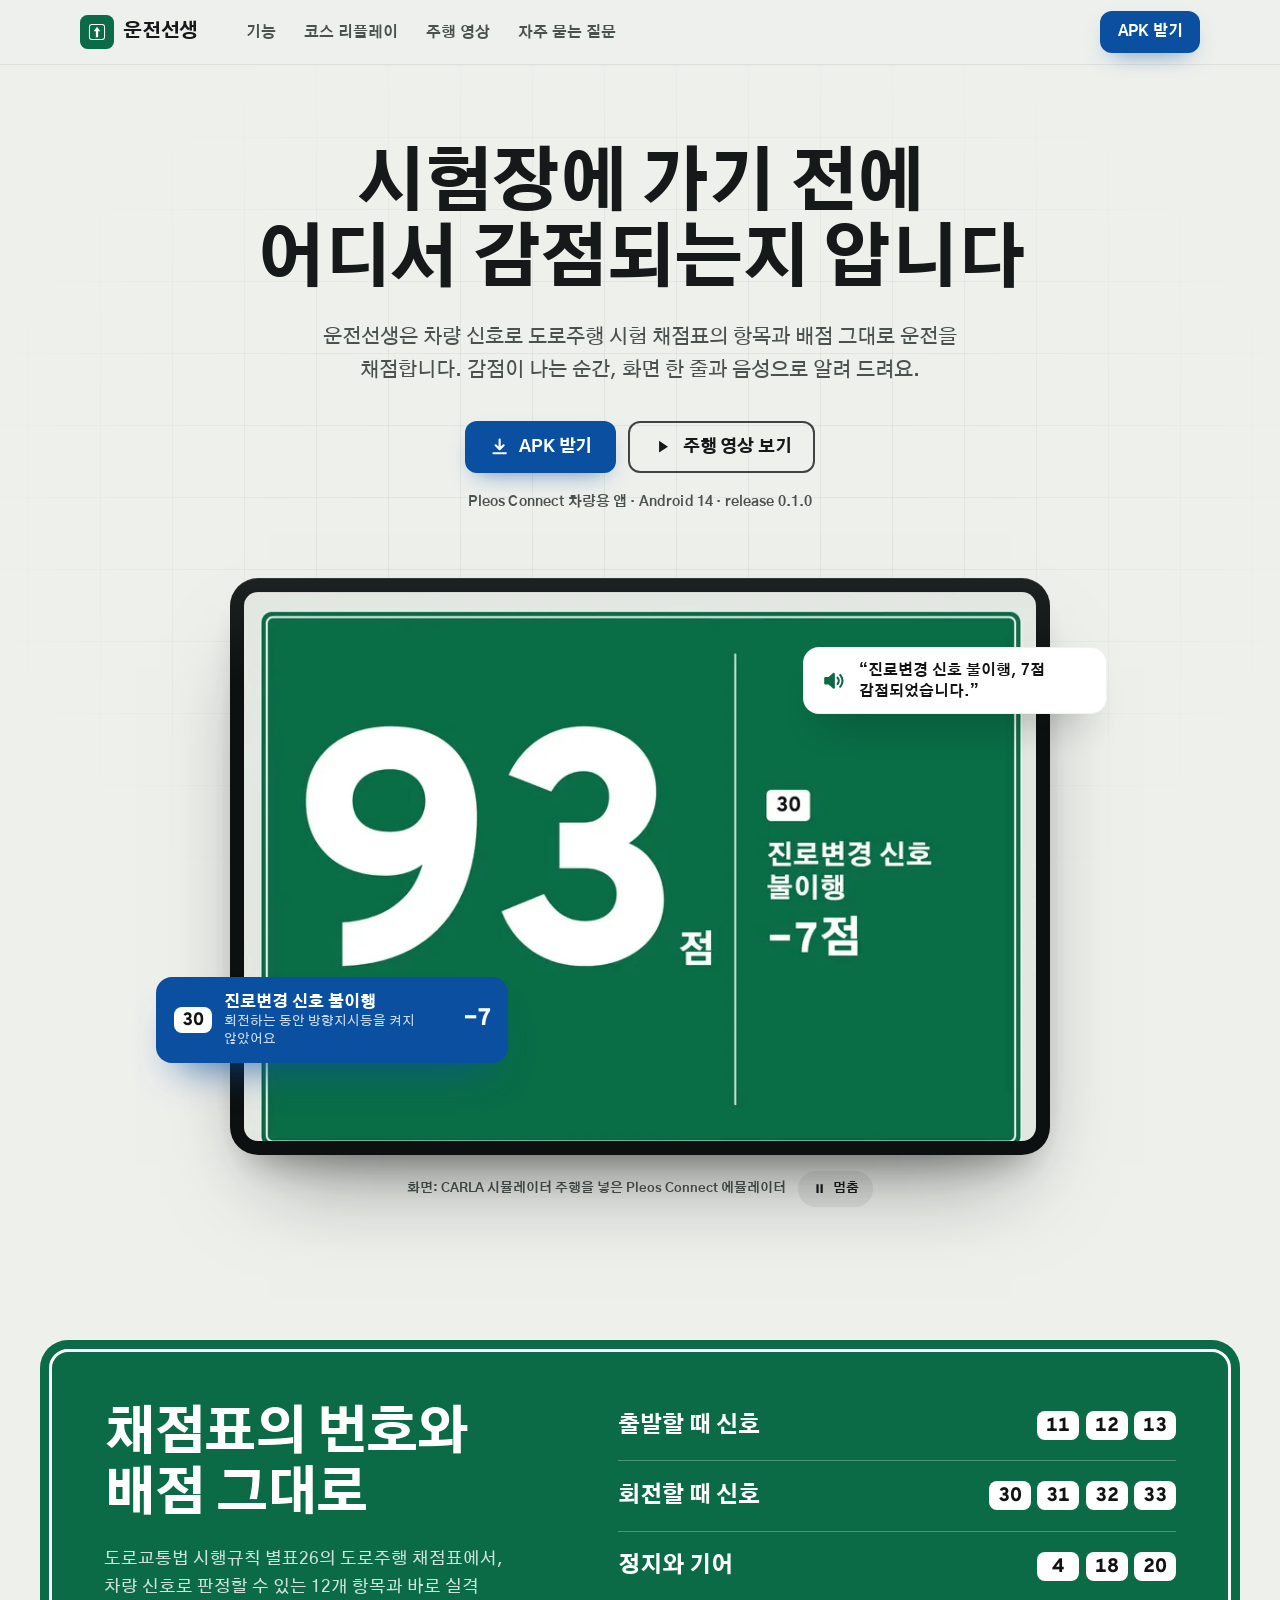
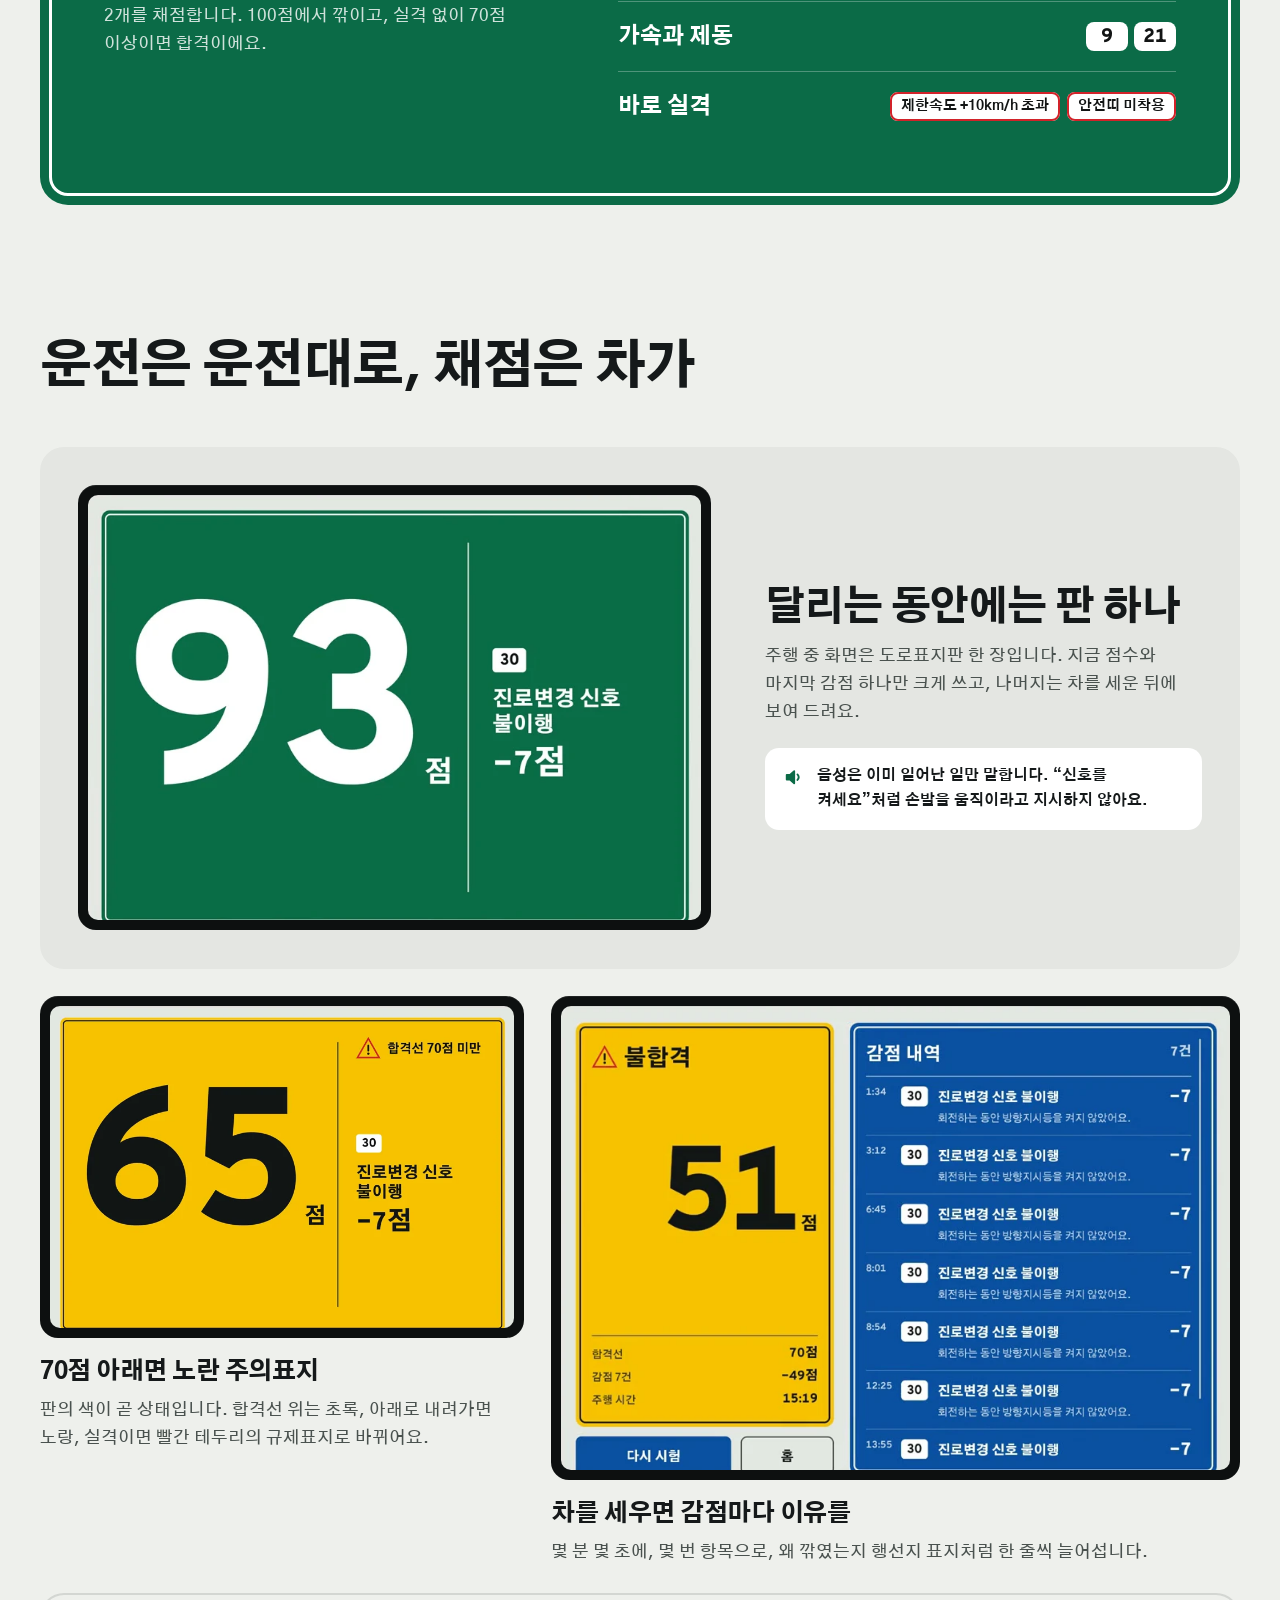
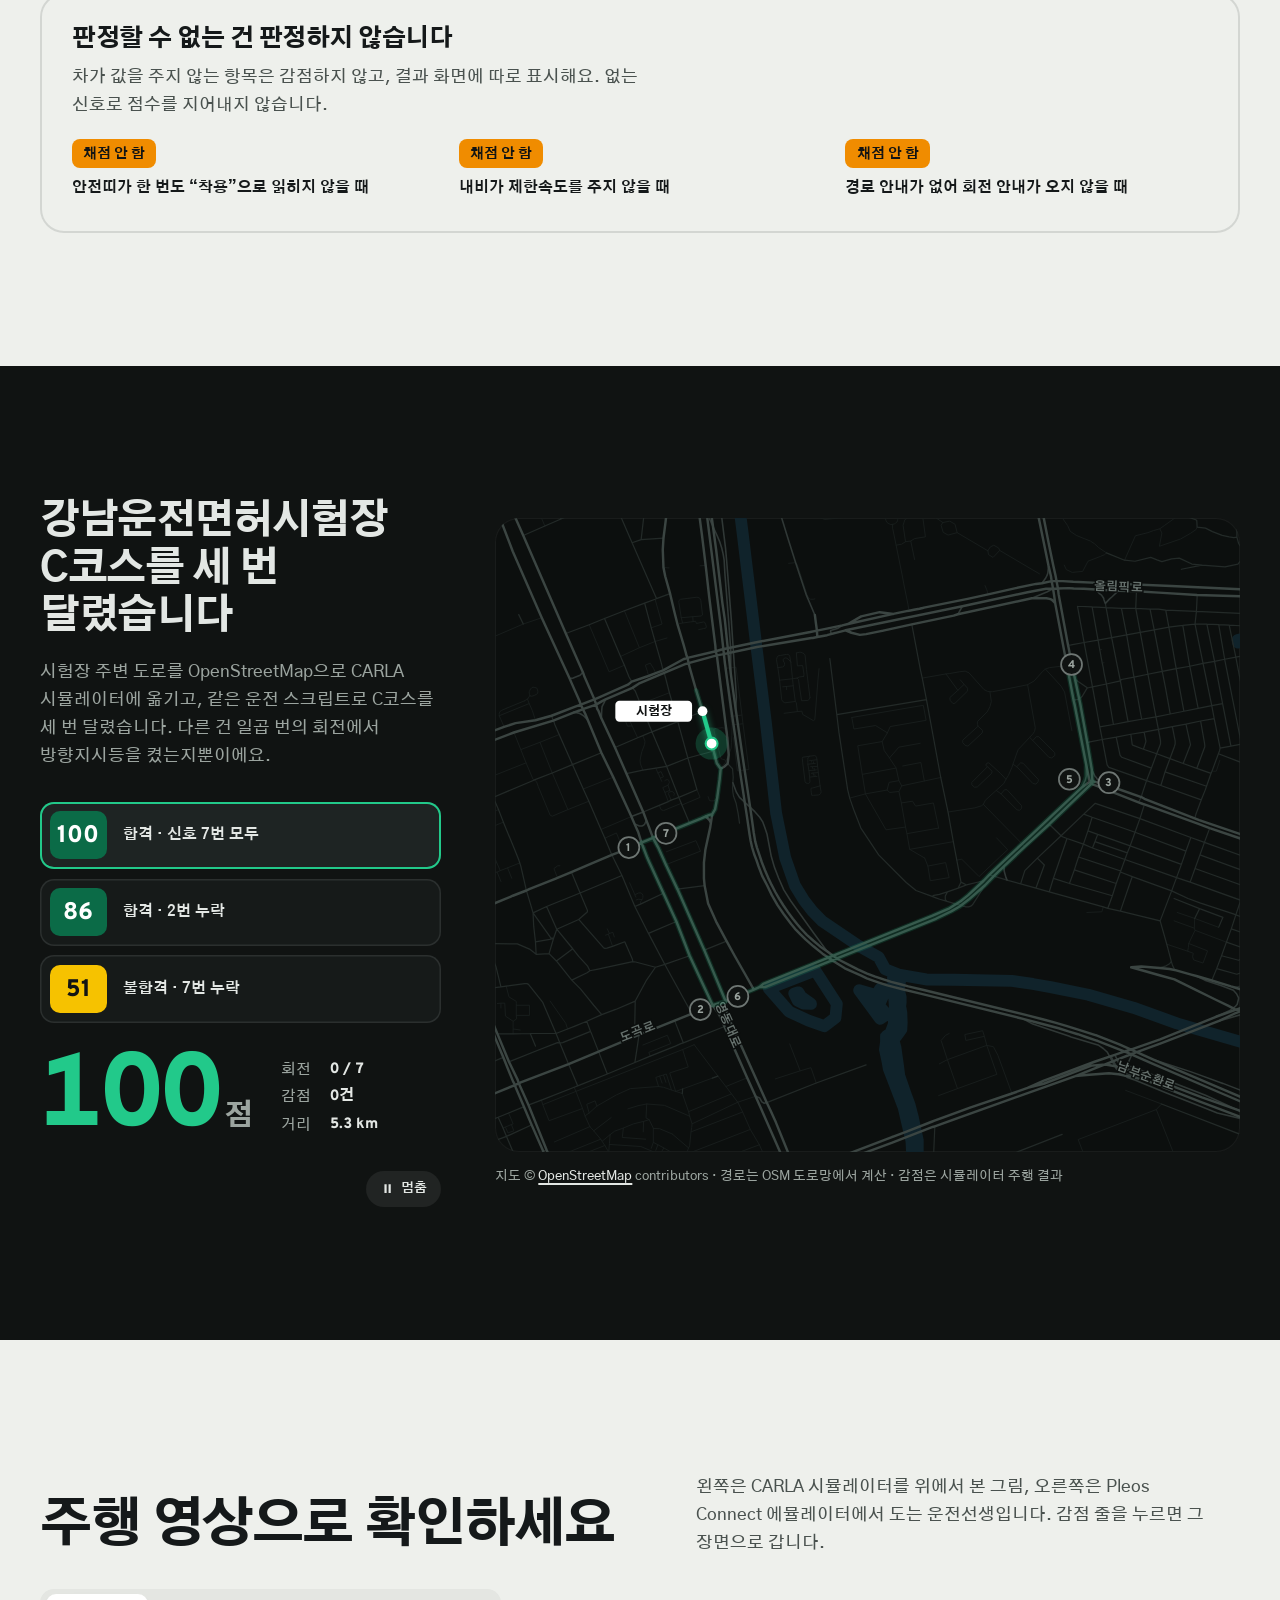
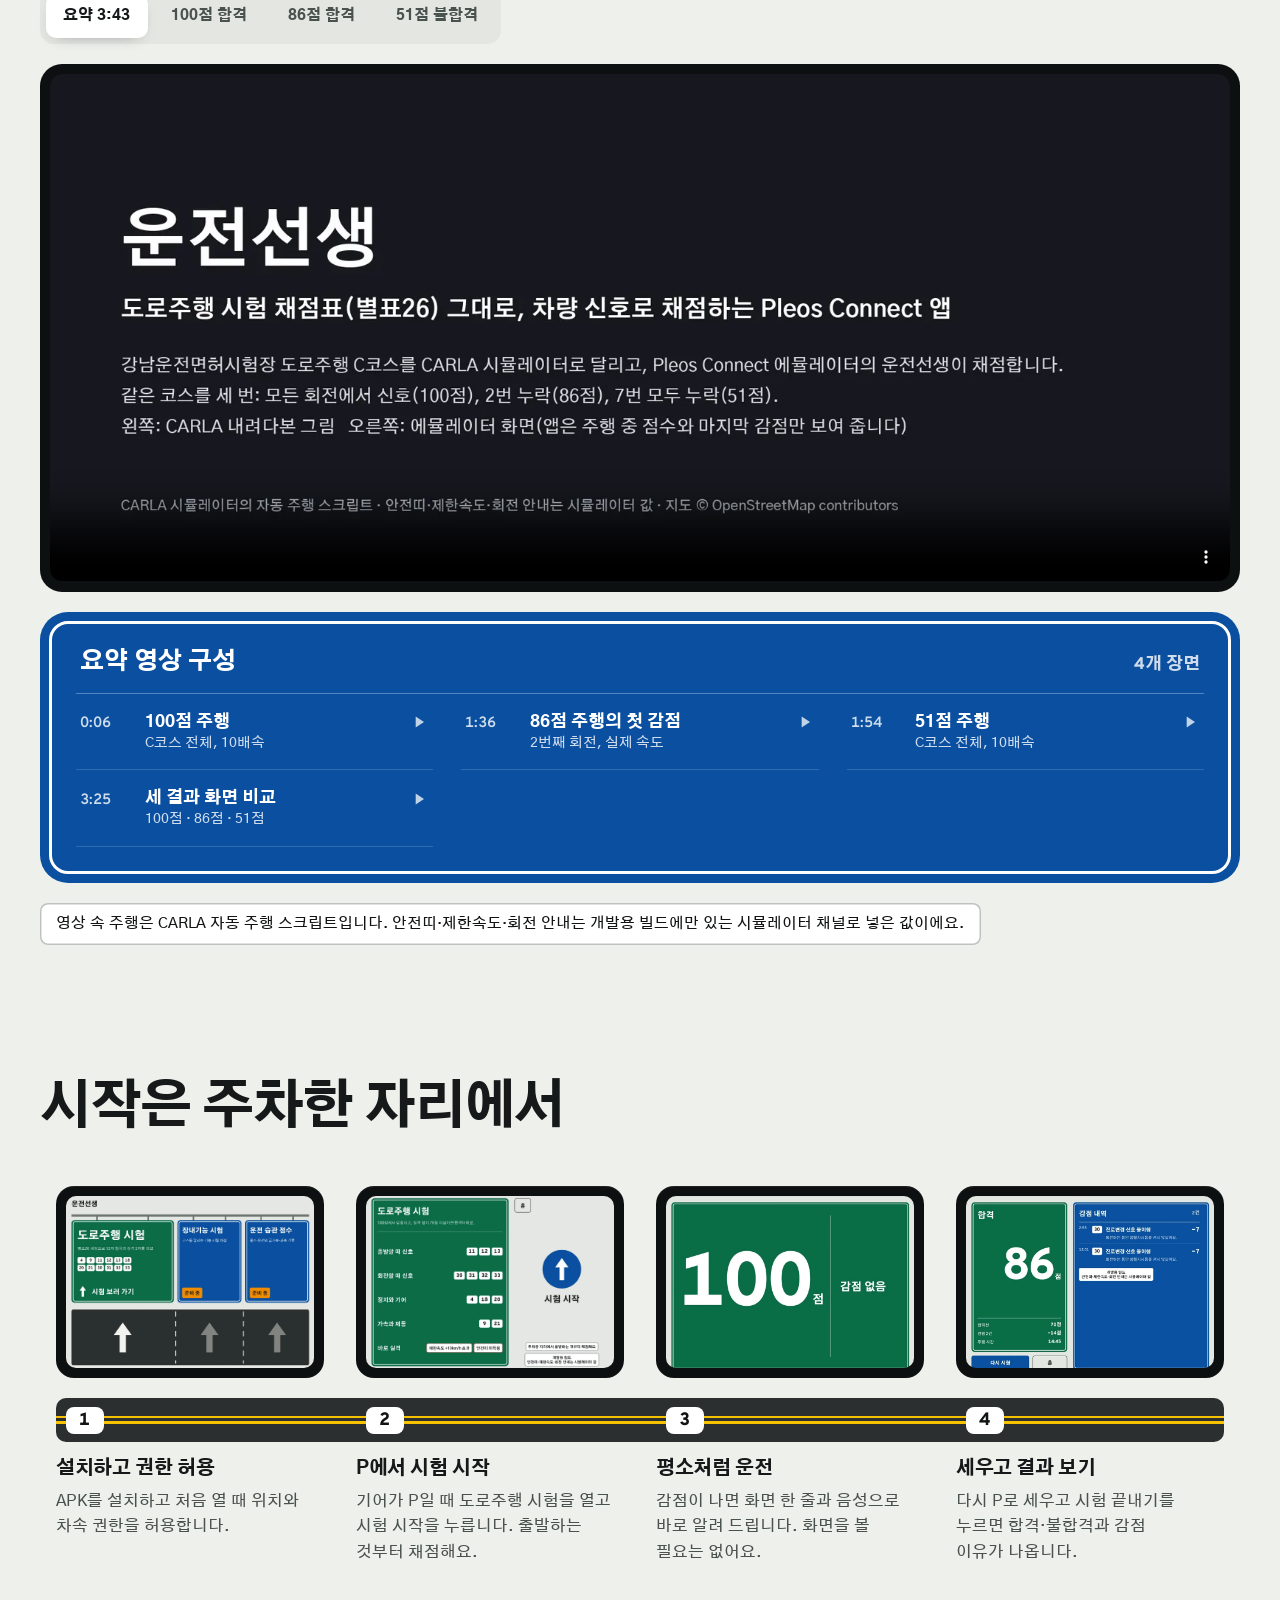
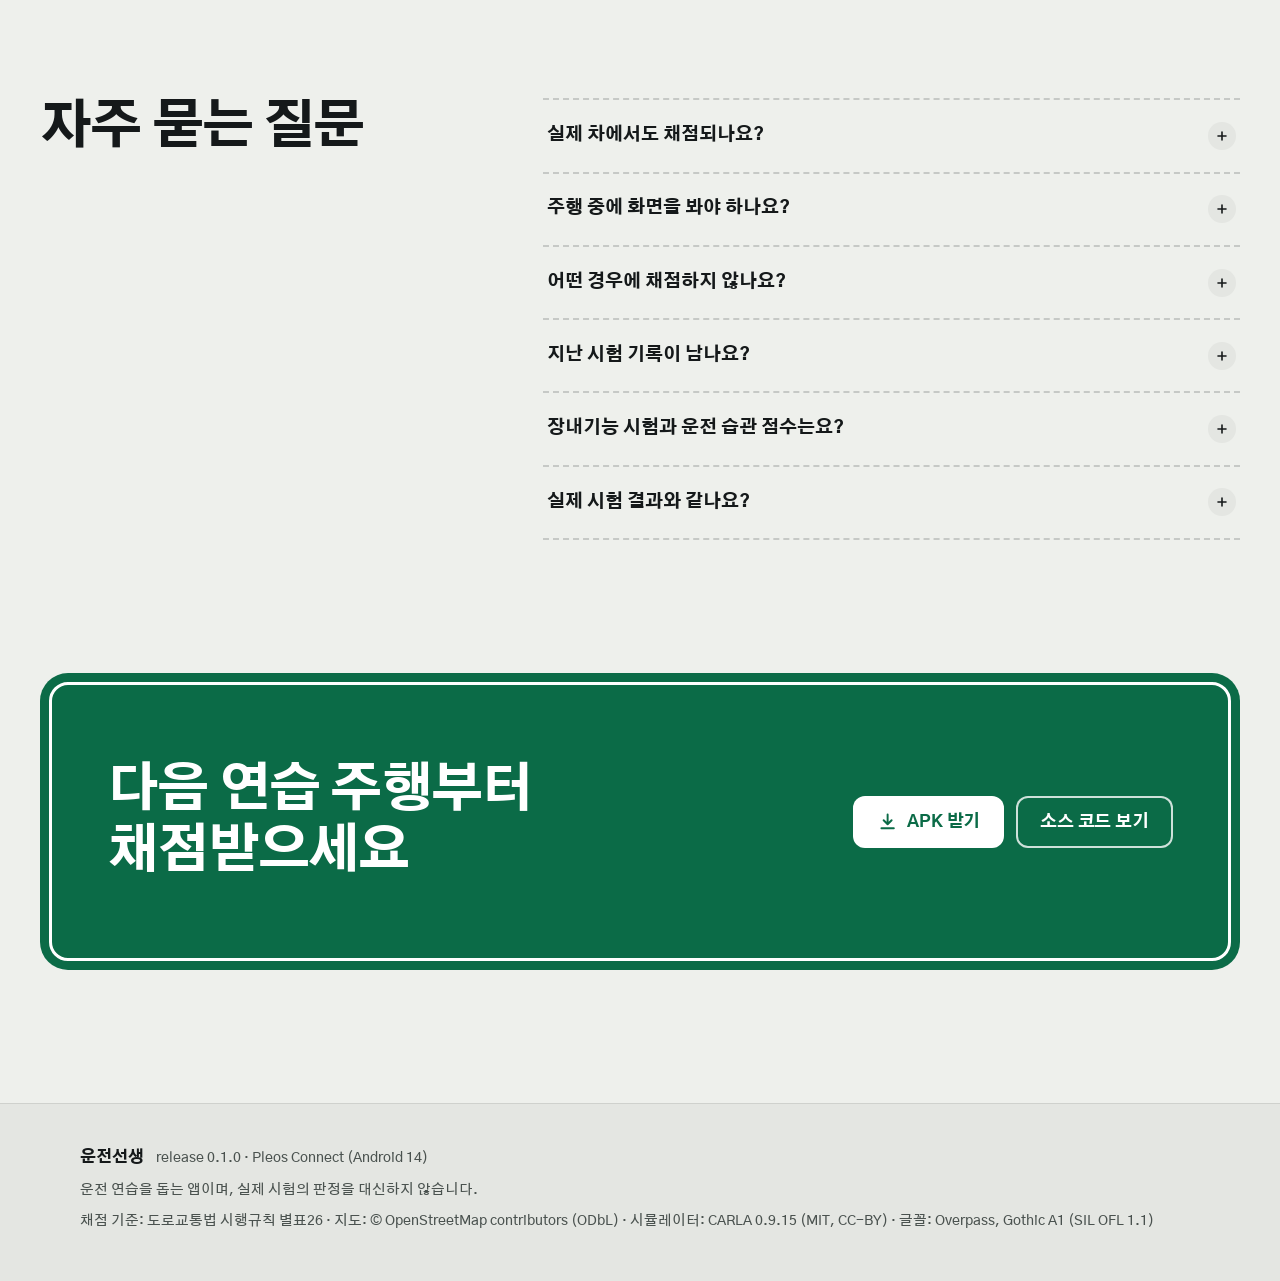
==== commit dd9fa1e3: "Apply the landing page's finish review" ====
--- a/index.html
+++ b/index.html
@@ -39,7 +39,7 @@
   <main id="main">
     <section class="hero" id="top" aria-labelledby="hero-title">
       <div class="hero__copy">
-        <h1 id="hero-title">시험장에 가기 전에<br>어디서 감점되는지 압니다</h1>
+        <h1 id="hero-title">시험장에 가기 전에 <br>어디서 감점되는지 압니다</h1>
         <p class="hero__lede">운전선생은 차량 신호로 도로주행 시험 채점표의 항목과 배점 그대로 운전을 채점합니다. 감점이 나는 순간, 화면 한 줄과 음성으로 알려 드려요.</p>
         <div class="hero__actions">
           <a class="btn btn--route" href="media/driveteacher-0.1.0-release.apk" download>
@@ -70,6 +70,9 @@
           <span>“진로변경 신호 불이행, 7점 감점되었습니다.”</span>
         </div>
       </div>
+      <p class="stage__caption">화면: CARLA 시뮬레이터 주행을 넣은 Pleos Connect 에뮬레이터
+        <button class="pause" type="button" data-pause="hero" aria-pressed="false"><svg class="pause__stop" viewBox="0 0 24 24" aria-hidden="true"><path d="M7 5h3.5v14H7zM13.5 5H17v14h-3.5z"/></svg><svg class="pause__play" viewBox="0 0 24 24" aria-hidden="true"><path d="M8 5.5v13l10-6.5z"/></svg><span>멈춤</span></button>
+      </p>
     </section>
 
     <section class="items" aria-labelledby="items-title">
@@ -130,20 +133,22 @@
     <section class="replay" id="replay" aria-labelledby="replay-title">
       <div class="replay__inner">
         <div class="replay__side">
-          <h2 id="replay-title">강남운전면허시험장 C코스를 세 번 달렸습니다</h2>
+          <h2 id="replay-title">강남운전면허시험장 <br>C코스를 세&nbsp;번 달렸습니다</h2>
           <p>시험장 주변 도로를 OpenStreetMap으로 CARLA 시뮬레이터에 옮기고, 같은 운전 스크립트로 C코스를 세 번 달렸습니다. 다른 건 일곱 번의 회전에서 방향지시등을 켰는지뿐이에요.</p>
           <div class="runs" role="group" aria-label="주행 고르기">
             <button class="run run--pass" type="button" data-run="100" aria-pressed="true"><span class="run__score">100</span><span class="run__label">합격 · 신호 7번 모두</span></button>
             <button class="run run--pass" type="button" data-run="86" aria-pressed="false"><span class="run__score">86</span><span class="run__label">합격 · 2번 누락</span></button>
             <button class="run run--fail" type="button" data-run="51" aria-pressed="false"><span class="run__score">51</span><span class="run__label">불합격 · 7번 누락</span></button>
           </div>
-          <div class="readout" aria-live="polite">
+          <p class="sr-only" aria-live="polite" data-readout="status"></p>
+          <div class="readout">
             <div class="readout__score"><span data-readout="score">100</span><small>점</small></div>
             <dl class="readout__facts">
               <div><dt>회전</dt><dd><span data-readout="turn">0</span> / 7</dd></div>
               <div><dt>감점</dt><dd><span data-readout="count">0</span>건</dd></div>
               <div><dt>거리</dt><dd>5.3 km</dd></div>
             </dl>
+            <button class="pause pause--night" type="button" data-pause="replay" aria-pressed="false"><svg class="pause__stop" viewBox="0 0 24 24" aria-hidden="true"><path d="M7 5h3.5v14H7zM13.5 5H17v14h-3.5z"/></svg><svg class="pause__play" viewBox="0 0 24 24" aria-hidden="true"><path d="M8 5.5v13l10-6.5z"/></svg><span>멈춤</span></button>
           </div>
         </div>
         <figure class="map">
--- a/site.css
+++ b/site.css
@@ -137,7 +137,7 @@
 
 /* ---------- hero ---------- */
 .hero {
-  position: relative; isolation: isolate; overflow: hidden;
+  position: relative; isolation: isolate; overflow-x: clip; /* sideways only: the head unit's shadow falls into the next section */
   padding: clamp(3rem, 1.6rem + 4.4vw, 5.25rem) var(--gutter) 0;
   text-align: center;
 }
@@ -149,13 +149,9 @@
   background-size: 72px 72px; background-position: center top;
   mask-image: radial-gradient(ellipse 70% 60% at 50% 38%, #000 30%, transparent 78%);
 }
-.hero::after { /* the guide-green light the head unit sits in */
-  content: ""; position: absolute; z-index: -1; left: 50%; bottom: -12%; width: min(1100px, 120vw); aspect-ratio: 2 / 1; translate: -50% 0;
-  background: radial-gradient(closest-side, rgb(11 107 71 / 0.2), rgb(10 79 160 / 0.06) 60%, transparent);
-  filter: blur(20px);
-}
 .hero__copy { max-width: 60rem; margin: 0 auto; }
 .hero h1 { font-size: var(--text-hero); letter-spacing: -0.04em; line-height: 1.1; }
+@media (max-width: 640px) { .hero h1 br { display: none; } }
 .hero__lede { margin: 1.4rem auto 0; max-width: 34em; font-size: var(--text-lede); color: var(--concrete-ink-muted); }
 .hero__actions { margin-top: 2.1rem; display: flex; gap: 0.75rem; justify-content: center; flex-wrap: wrap; }
 .hero__meta { margin-top: 1.1rem; font-size: 0.875rem; font-weight: 700; color: var(--concrete-ink-muted); letter-spacing: 0.01em; }
@@ -175,6 +171,20 @@
   to { opacity: 1; transform: none; }
 }
 
+.stage__caption { margin-top: 1rem; display: flex; justify-content: center; align-items: center; gap: 0.75rem; flex-wrap: wrap; font-size: 0.8125rem; font-weight: 700; color: var(--concrete-ink-muted); }
+.pause {
+  display: inline-flex; align-items: center; gap: 0.4rem; min-height: 2.25rem; padding: 0 0.85rem; border: 0; border-radius: 999px; cursor: pointer;
+  font: inherit; font-weight: 700; font-size: 0.8125rem; color: var(--concrete-ink); background: rgb(21 25 26 / 0.07);
+  transition: background-color var(--duration-fast);
+}
+.pause:hover { background: rgb(21 25 26 / 0.12); }
+.pause svg { width: 0.95rem; height: 0.95rem; fill: currentColor; }
+.pause .pause__play { display: none; }
+.pause[aria-pressed="true"] .pause__play { display: block; }
+.pause[aria-pressed="true"] .pause__stop { display: none; }
+.pause--night { color: var(--asphalt-ink); background: rgb(227 231 228 / 0.08); }
+.pause--night:hover { background: rgb(227 231 228 / 0.14); }
+.sr-only { position: absolute; width: 1px; height: 1px; margin: -1px; padding: 0; overflow: hidden; clip-path: inset(50%); white-space: nowrap; border: 0; }
 .float {
   position: absolute; z-index: 2; display: flex; align-items: center; gap: 0.75rem; text-align: left;
   opacity: 0; translate: 0 14px; filter: blur(4px);
@@ -190,7 +200,7 @@
 .float__text { display: grid; line-height: 1.35; }
 .float__text strong { font-weight: 800; font-size: 1rem; }
 .float__text span { font-size: 0.8125rem; color: var(--sign-white-muted); }
-.float__cost { margin-left: auto; padding-left: 0.5rem; font-family: var(--font-num); font-weight: 800; font-size: 1.5rem; }
+.float__cost { flex: none; white-space: nowrap; margin-left: auto; padding-left: 0.5rem; font-family: var(--font-num); font-weight: 800; font-size: 1.5rem; }
 .float--voice {
   right: -7%; top: 12%; padding: 0.8rem 1.1rem; max-width: 19rem;
   background: var(--plate-white); color: var(--plate-ink); border-radius: 16px; font-weight: 700; font-size: 0.9375rem; line-height: 1.4;
@@ -227,14 +237,14 @@
 .section-title { font-size: var(--text-h2); letter-spacing: -0.035em; }
 .features { max-width: calc(var(--content) + 2 * var(--gutter)); margin: 0 auto; padding: var(--space-section) var(--gutter) 0; }
 .bento { margin-top: clamp(2rem, 1.4rem + 2vw, 3.25rem); display: grid; grid-template-columns: repeat(12, minmax(0, 1fr)); gap: clamp(1rem, 0.6rem + 1.4vw, 1.75rem); }
-.feat { grid-column: span 6; display: grid; gap: 1.5rem; align-content: start; padding: clamp(1.25rem, 0.8rem + 1.6vw, 2rem); background: var(--plate-white); border-radius: 24px; box-shadow: 0 1px 0 rgb(21 25 26 / 0.04), 0 18px 40px -32px rgb(16 19 18 / 0.35); }
+.feat { grid-column: span 6; display: grid; gap: 1.25rem; align-content: start; }
 .feat:nth-child(2) { grid-column: span 5; }
 .feat:nth-child(3) { grid-column: span 7; }
-.feat--wide { grid-column: 1 / -1; grid-template-columns: minmax(0, 1.45fr) minmax(0, 1fr); align-items: center; gap: clamp(1.5rem, 1rem + 3vw, 4rem); background: var(--concrete); box-shadow: none; padding: clamp(1.25rem, 0.8rem + 2vw, 2.75rem); }
-.feat--honest { grid-column: 1 / -1; background: transparent; box-shadow: inset 0 0 0 2px rgb(21 25 26 / 0.12); }
+.feat--wide { grid-column: 1 / -1; grid-template-columns: minmax(0, 1.45fr) minmax(0, 1fr); align-items: center; gap: clamp(1.5rem, 1rem + 3vw, 4rem); background: var(--concrete); border-radius: 24px; padding: clamp(1.25rem, 0.8rem + 2vw, 2.75rem); }
+.feat--honest { grid-column: 1 / -1; padding: clamp(1.25rem, 0.8rem + 1.6vw, 2rem); border-radius: 24px; box-shadow: inset 0 0 0 2px rgb(21 25 26 / 0.12); }
 .feat h3 { font-size: var(--text-h3); letter-spacing: -0.02em; }
 .feat--wide h3 { font-size: clamp(1.625rem, 1.2rem + 1.6vw, 2.5rem); letter-spacing: -0.03em; }
-.feat__text p { margin-top: 0.75rem; color: var(--concrete-ink-muted); max-width: 36em; }
+.feat__text p { margin-top: 0.6rem; color: var(--concrete-ink-muted); max-width: 36em; }
 .quote { display: flex; gap: 0.7rem; align-items: flex-start; margin-top: 1.4rem !important; padding: 1rem 1.1rem; border-radius: 14px; background: var(--plate-white); color: var(--concrete-ink) !important; font-weight: 700; font-size: 0.9375rem; }
 .quote svg { flex: none; width: 1.4rem; height: 1.4rem; margin-top: 0.1rem; fill: none; stroke: var(--guide-green); stroke-width: 2; stroke-linecap: round; stroke-linejoin: round; }
 .quote svg path:first-child { fill: var(--guide-green); }
@@ -270,7 +280,8 @@
 .run__label { font-weight: 700; font-size: 0.9375rem; }
 .run[aria-pressed="true"] { background: #1E2423; box-shadow: inset 0 0 0 2px var(--signal-green); }
 .run--fail[aria-pressed="true"] { box-shadow: inset 0 0 0 2px var(--caution-yellow); }
-.readout { margin-top: 2rem; display: flex; align-items: flex-end; gap: 1.75rem; }
+.readout { margin-top: 2rem; display: flex; align-items: flex-end; gap: 1.75rem; flex-wrap: wrap; }
+.readout .pause { margin-left: auto; align-self: center; }
 .readout__score { font-family: var(--font-num); font-weight: 800; font-size: clamp(4rem, 2.6rem + 5vw, 6.5rem); line-height: 0.85; letter-spacing: -0.04em; font-variant-numeric: tabular-nums; color: var(--signal-green); transition: color var(--duration-normal); }
 .readout__score small { font-family: var(--font-ko); font-size: 0.28em; letter-spacing: 0; margin-left: 0.15em; color: var(--asphalt-ink-muted); }
 .readout.is-failing .readout__score { color: var(--caution-yellow); }
@@ -344,7 +355,7 @@
 .prow__name { display: grid; line-height: 1.4; }
 .prow__name strong { font-weight: 800; }
 .prow__name span { font-size: 0.875rem; color: var(--sign-white-muted); }
-.prow__cost { font-family: var(--font-num); font-weight: 800; font-size: 1.25rem; padding-top: 0.05rem; }
+.prow__cost { white-space: nowrap; font-family: var(--font-num); font-weight: 800; font-size: 1.25rem; padding-top: 0.05rem; }
 .prow--chapter { grid-template-columns: 3.3rem minmax(0, 1fr) auto; }
 .prow__play { width: 1.25rem; height: 1.25rem; margin-top: 0.15rem; fill: var(--sign-white); opacity: 0.75; }
 .empty { padding: 1.25rem 0.25rem 0.5rem; }
@@ -359,7 +370,7 @@
 .step .shot { width: 100%; }
 .step__road { --pad: clamp(0.6rem, 0.3rem + 1vw, 1rem); position: relative; isolation: isolate; justify-self: stretch; display: flex; align-items: center; height: 2.75rem; margin: 1.25rem 0 1rem; padding-left: 0.6rem; }
 .step__road::before { /* the road the steps sit on, joined across the gaps */
-  content: ""; position: absolute; z-index: -1; inset: 0 calc(-1 * var(--pad));
+  content: ""; position: absolute; z-index: -1; inset: 0 calc(-1 * var(--pad) - 1px);
   background: linear-gradient(to bottom, transparent calc(50% - 4px), var(--caution-yellow) calc(50% - 4px) calc(50% - 1.5px),
     transparent calc(50% - 1.5px) calc(50% + 1.5px), var(--caution-yellow) calc(50% + 1.5px) calc(50% + 4px), transparent calc(50% + 4px)), var(--road);
 }
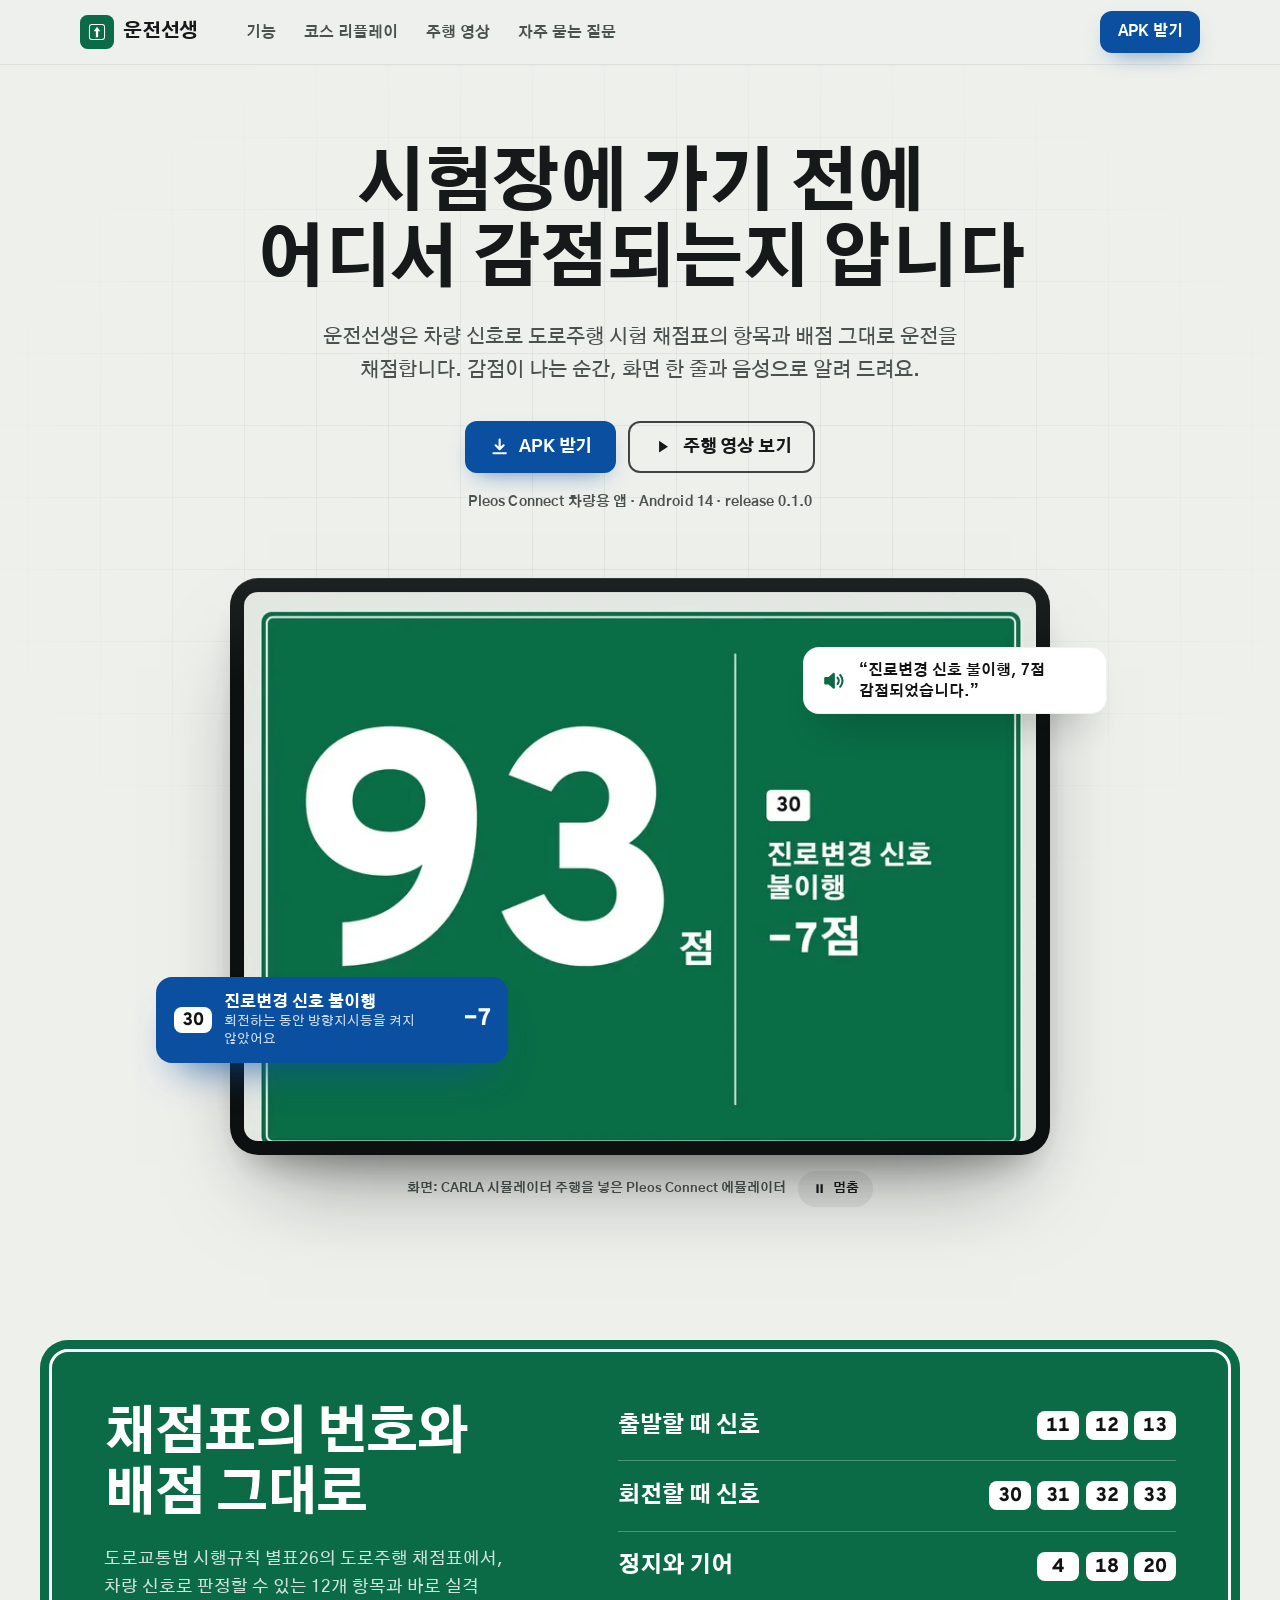
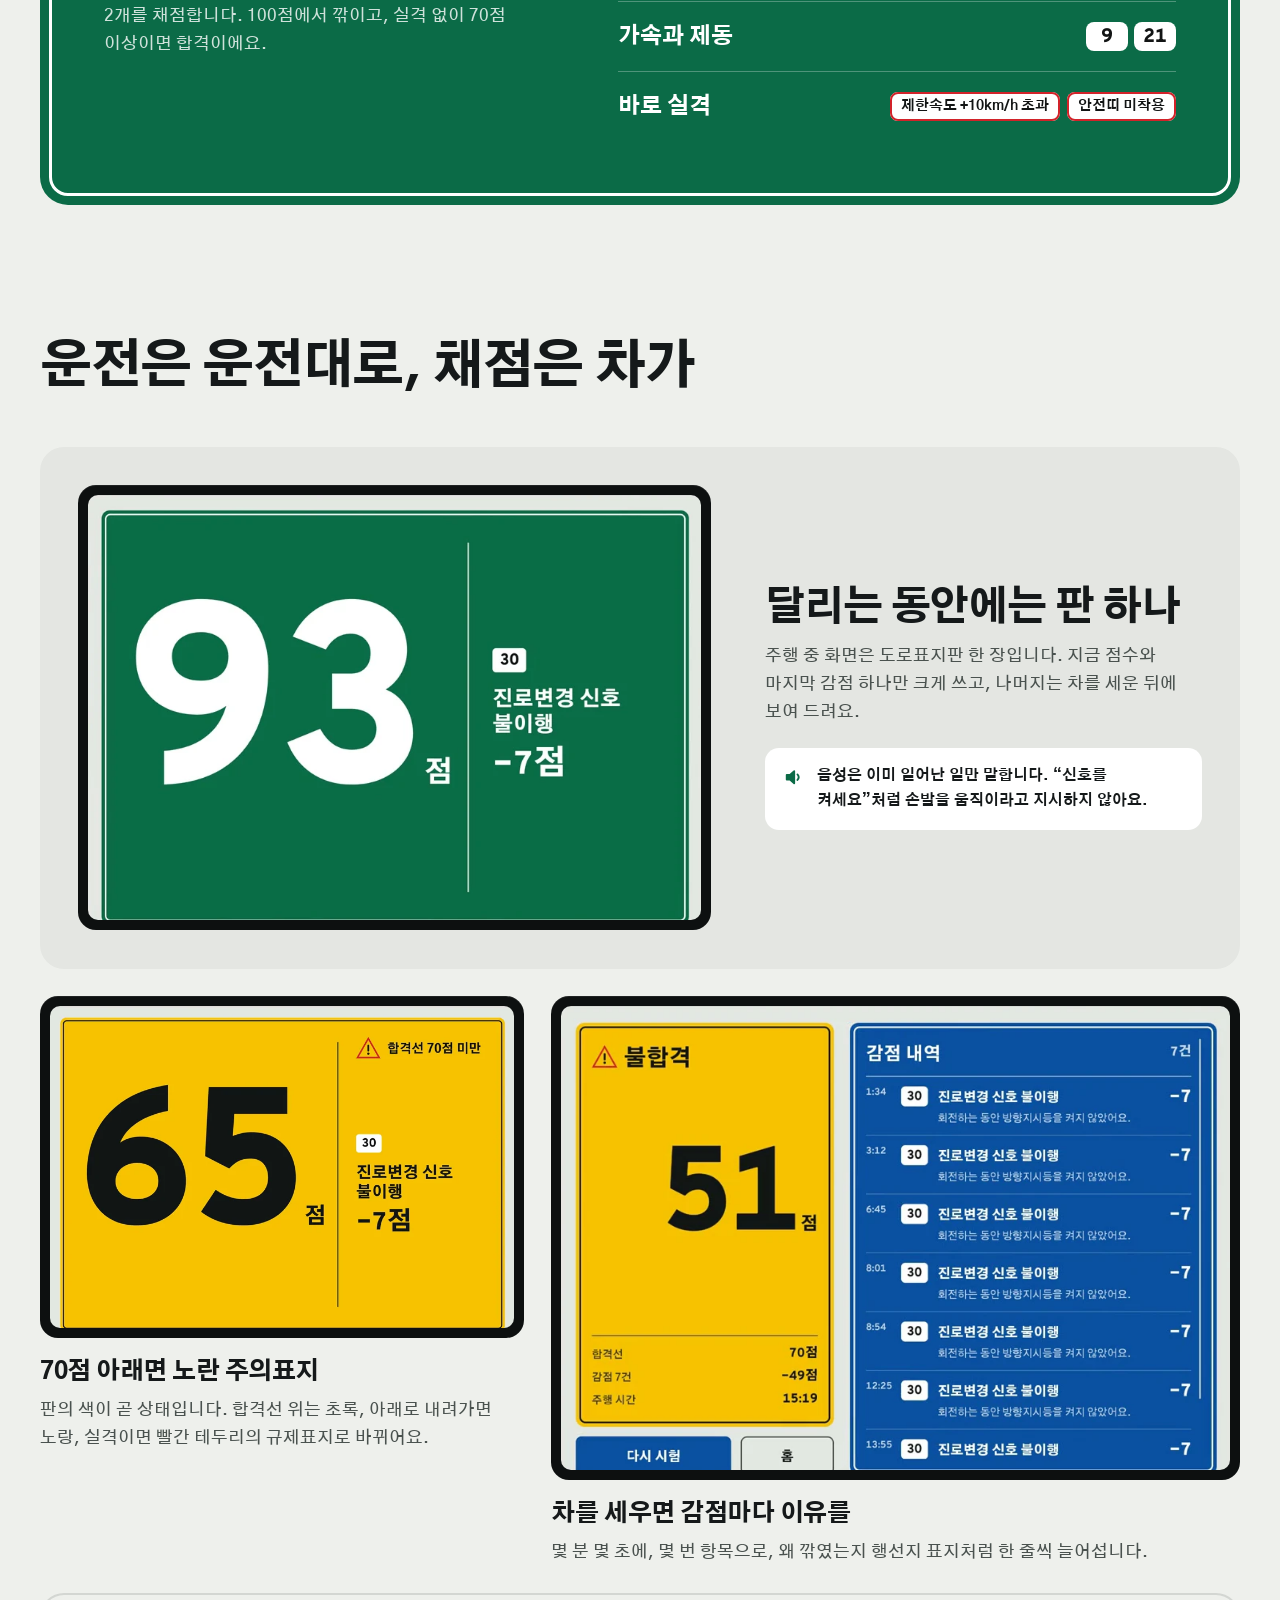
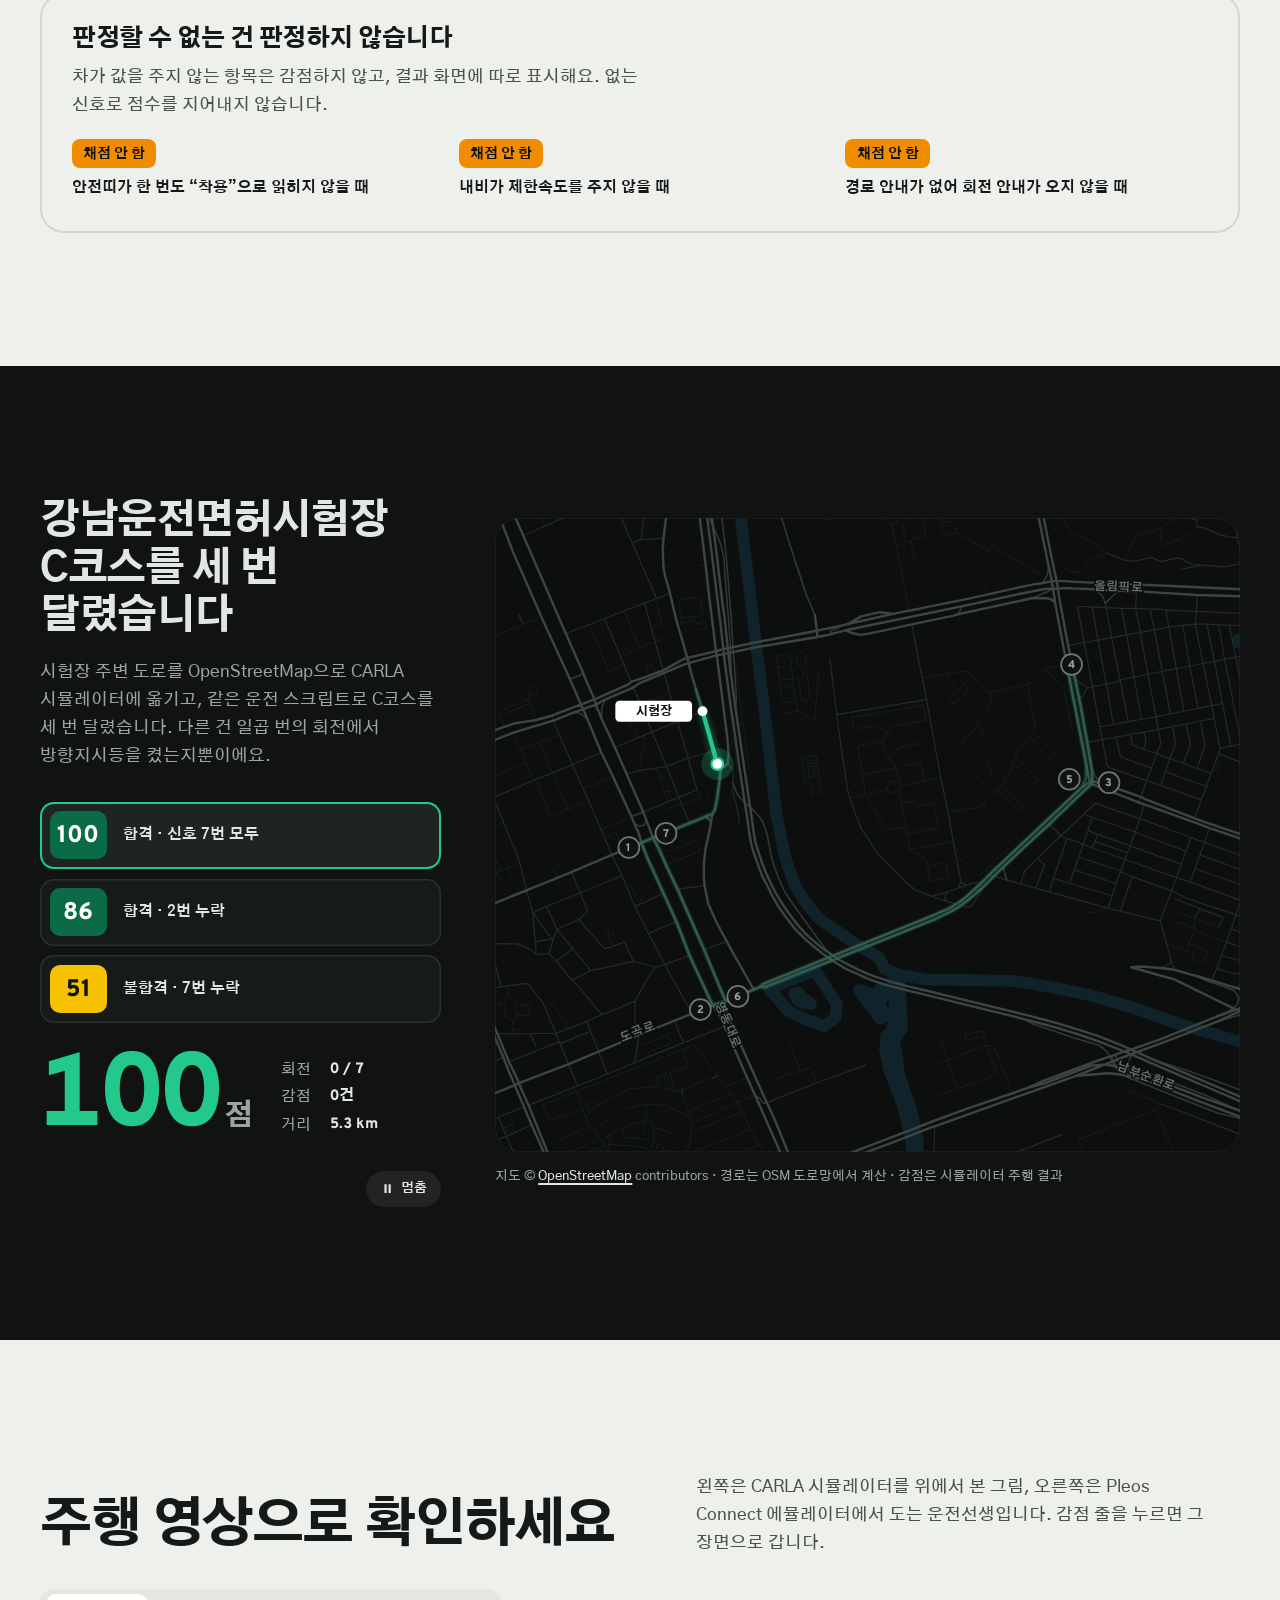
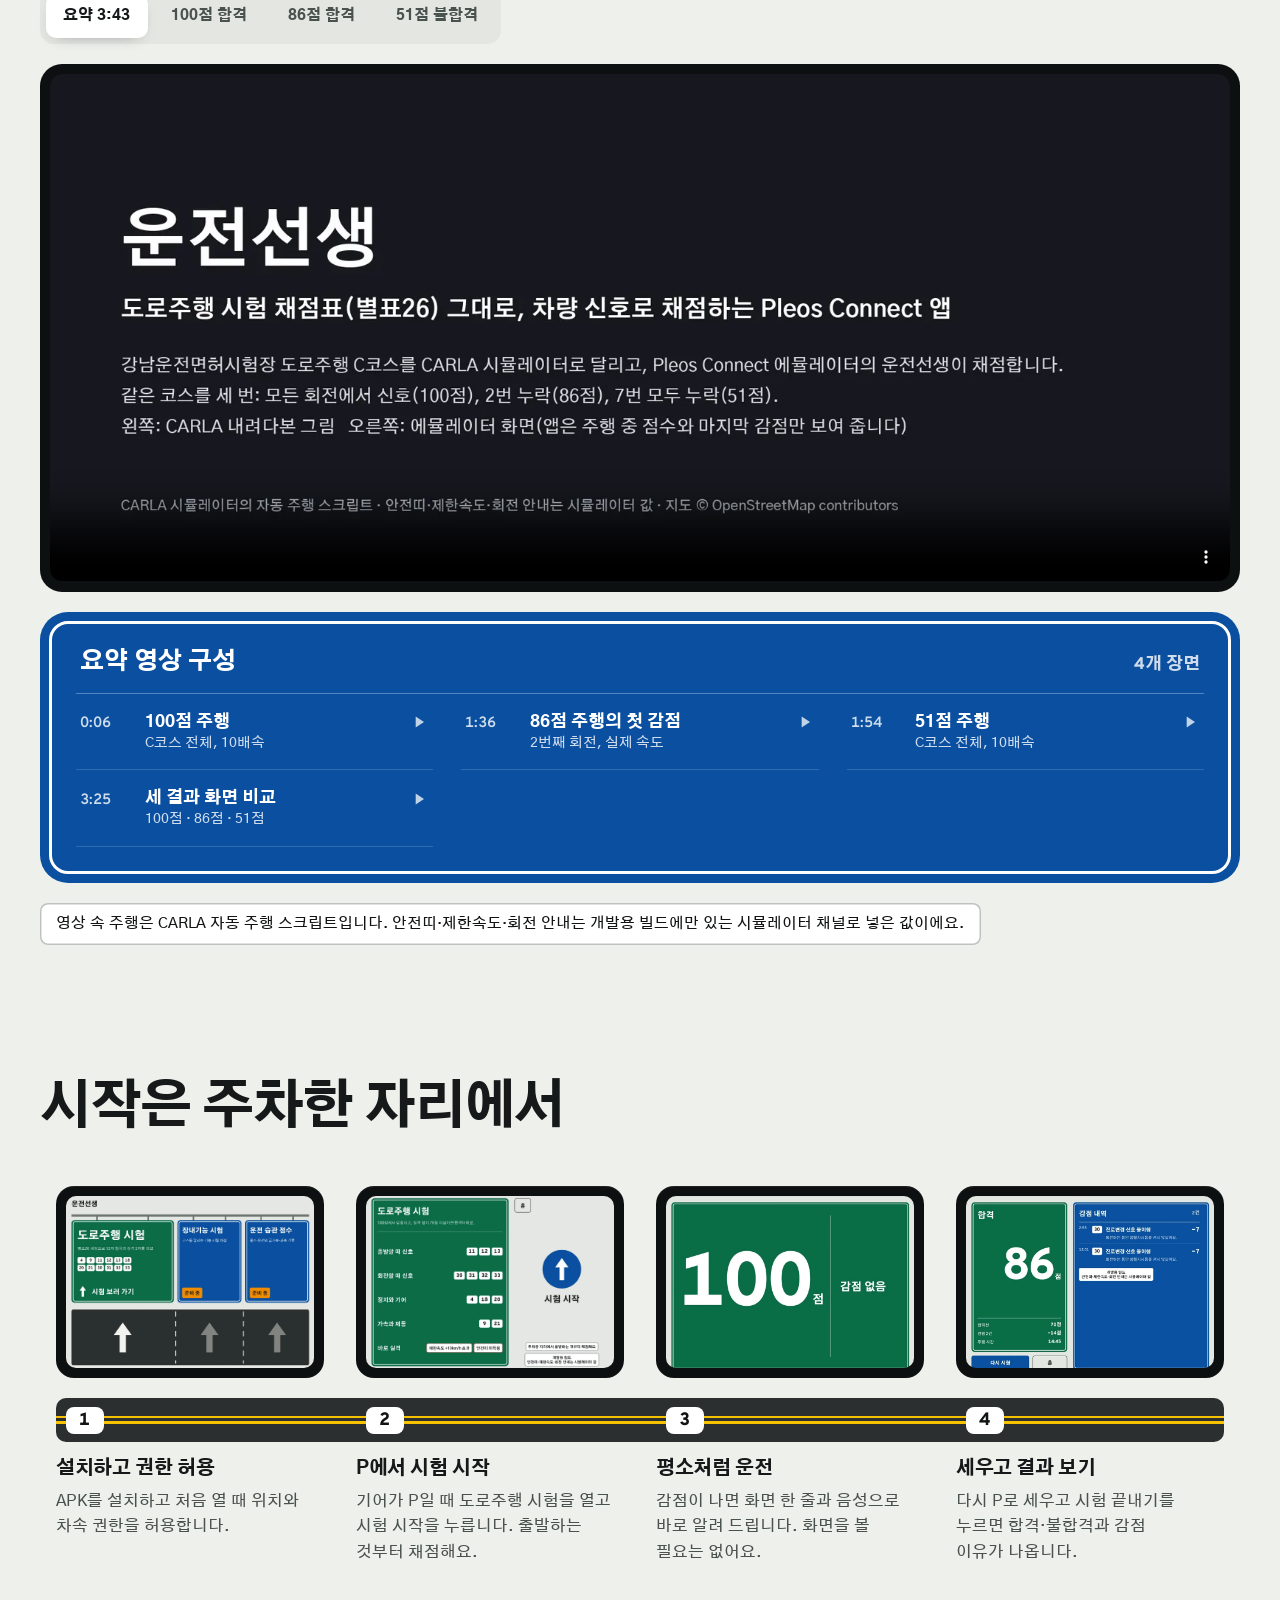
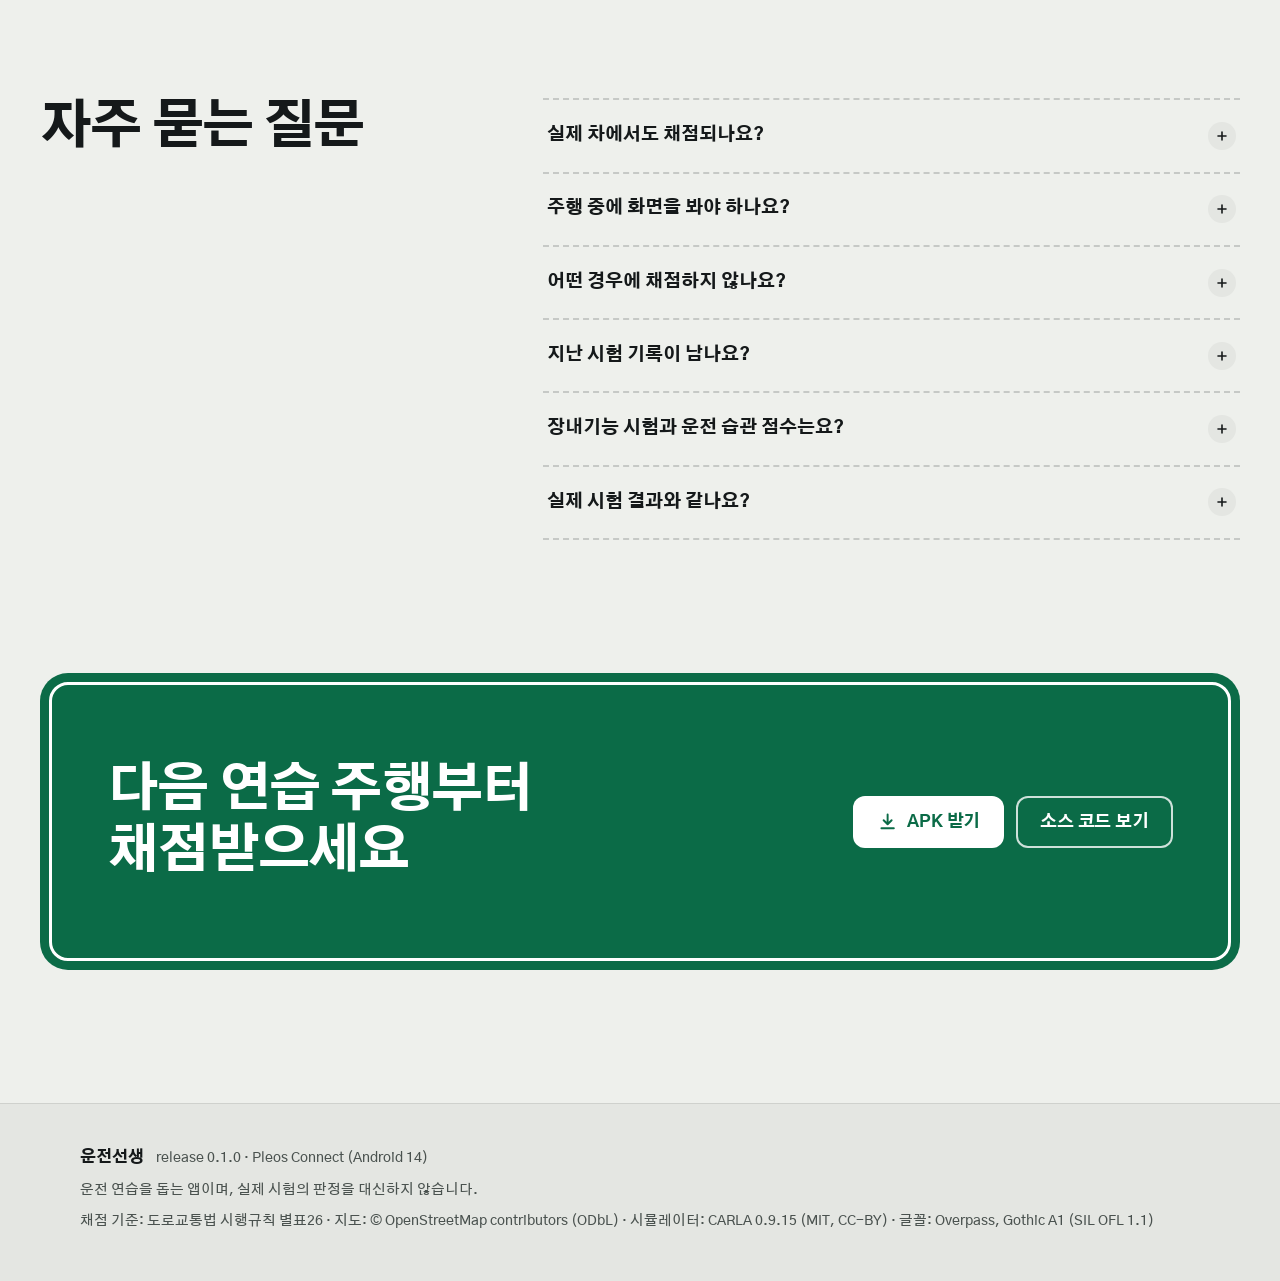
==== commit 3c53792b: "Use the promotion banner as the link preview" ====
--- a/index.html
+++ b/index.html
@@ -7,7 +7,10 @@
   <meta name="description" content="운전선생은 차량 신호로 도로주행 시험 채점표(별표26)의 항목과 배점 그대로 운전을 채점하고, 감점이 나는 순간 화면 한 줄과 음성으로 알려 주는 Pleos Connect 앱입니다.">
   <meta property="og:title" content="운전선생 — 시험장에 가기 전에 어디서 감점되는지 압니다">
   <meta property="og:description" content="도로주행 시험 채점표 그대로, 차가 채점합니다. 강남운전면허시험장 C코스를 100점·86점·51점으로 달린 주행 영상.">
-  <meta property="og:image" content="media/poster-86.webp">
+  <meta property="og:image" content="https://kyusuncho.github.io/driveteacher/media/og-banner.png">
+  <meta property="og:image:width" content="1600">
+  <meta property="og:image:height" content="840">
+  <meta name="twitter:card" content="summary_large_image">
   <meta name="theme-color" content="#E4E6E2">
   <link rel="icon" href="media/icon.svg" type="image/svg+xml">
   <link rel="preconnect" href="https://fonts.googleapis.com">
